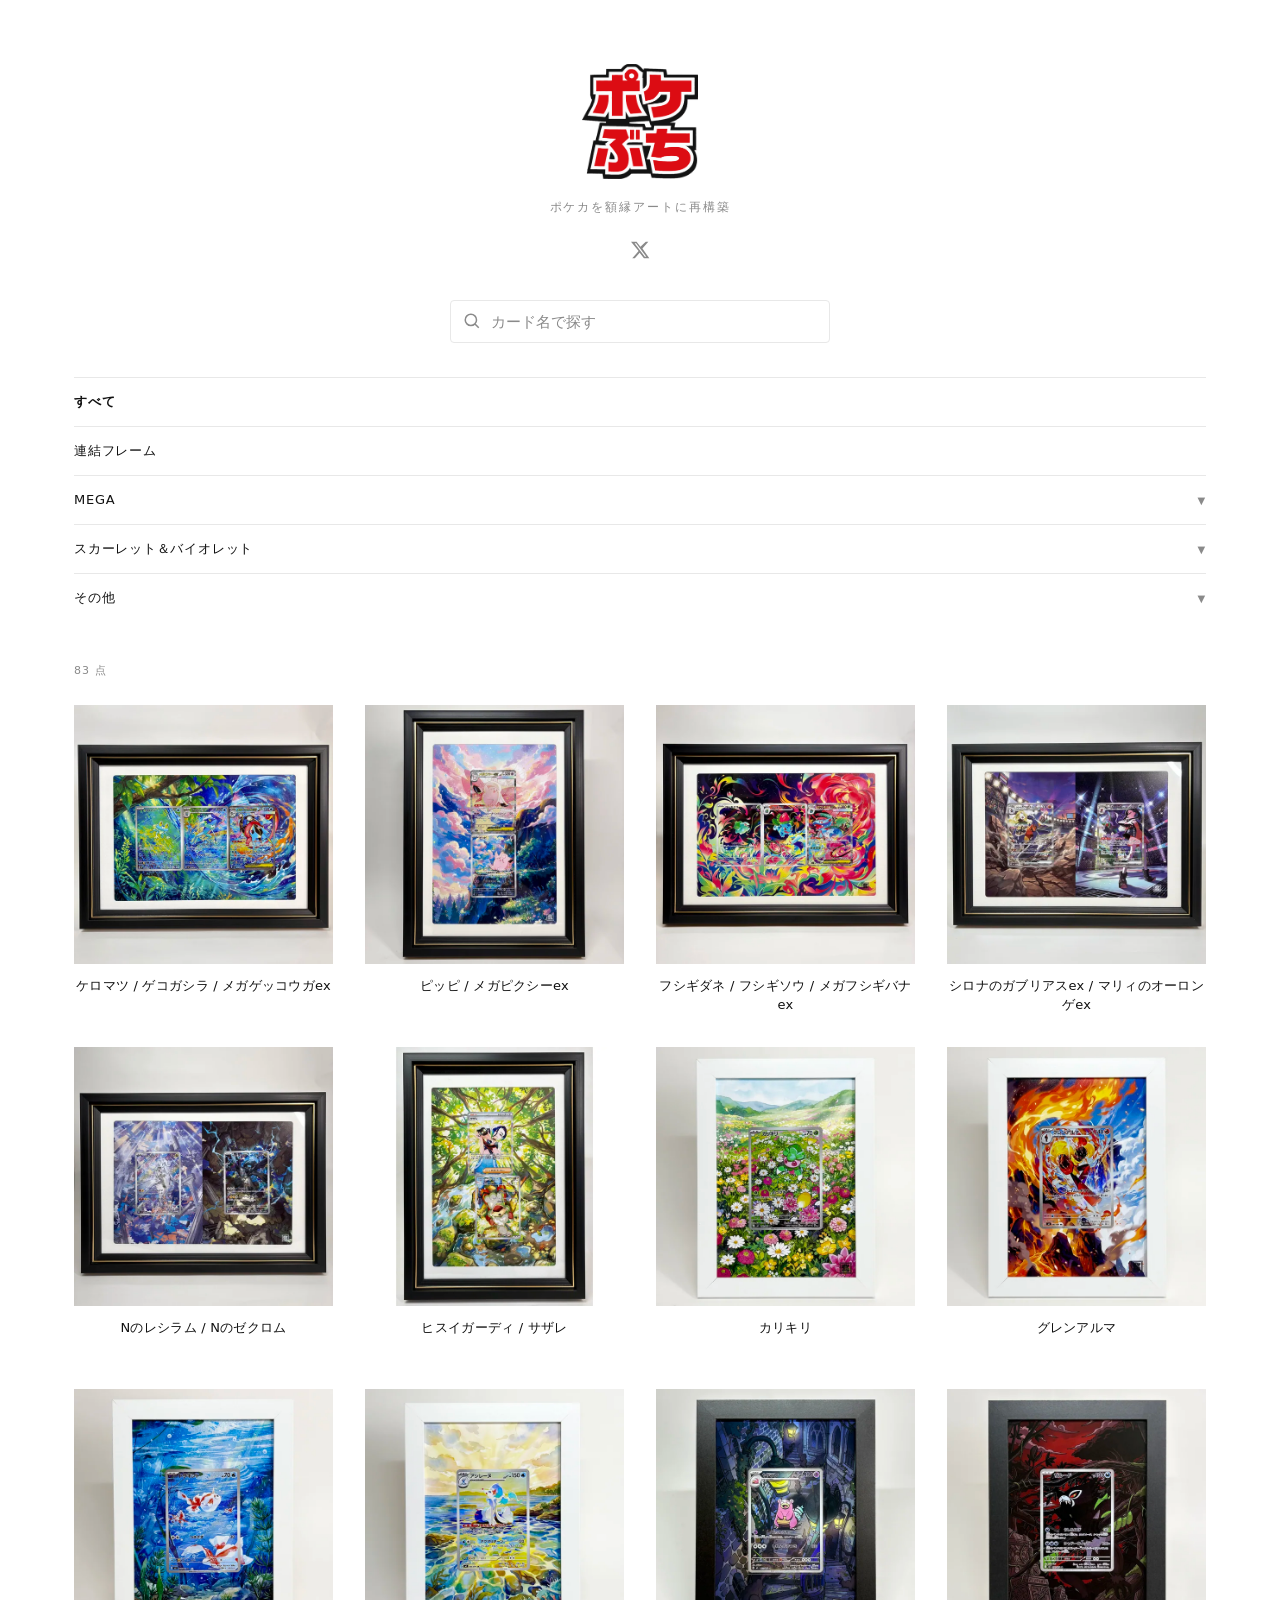
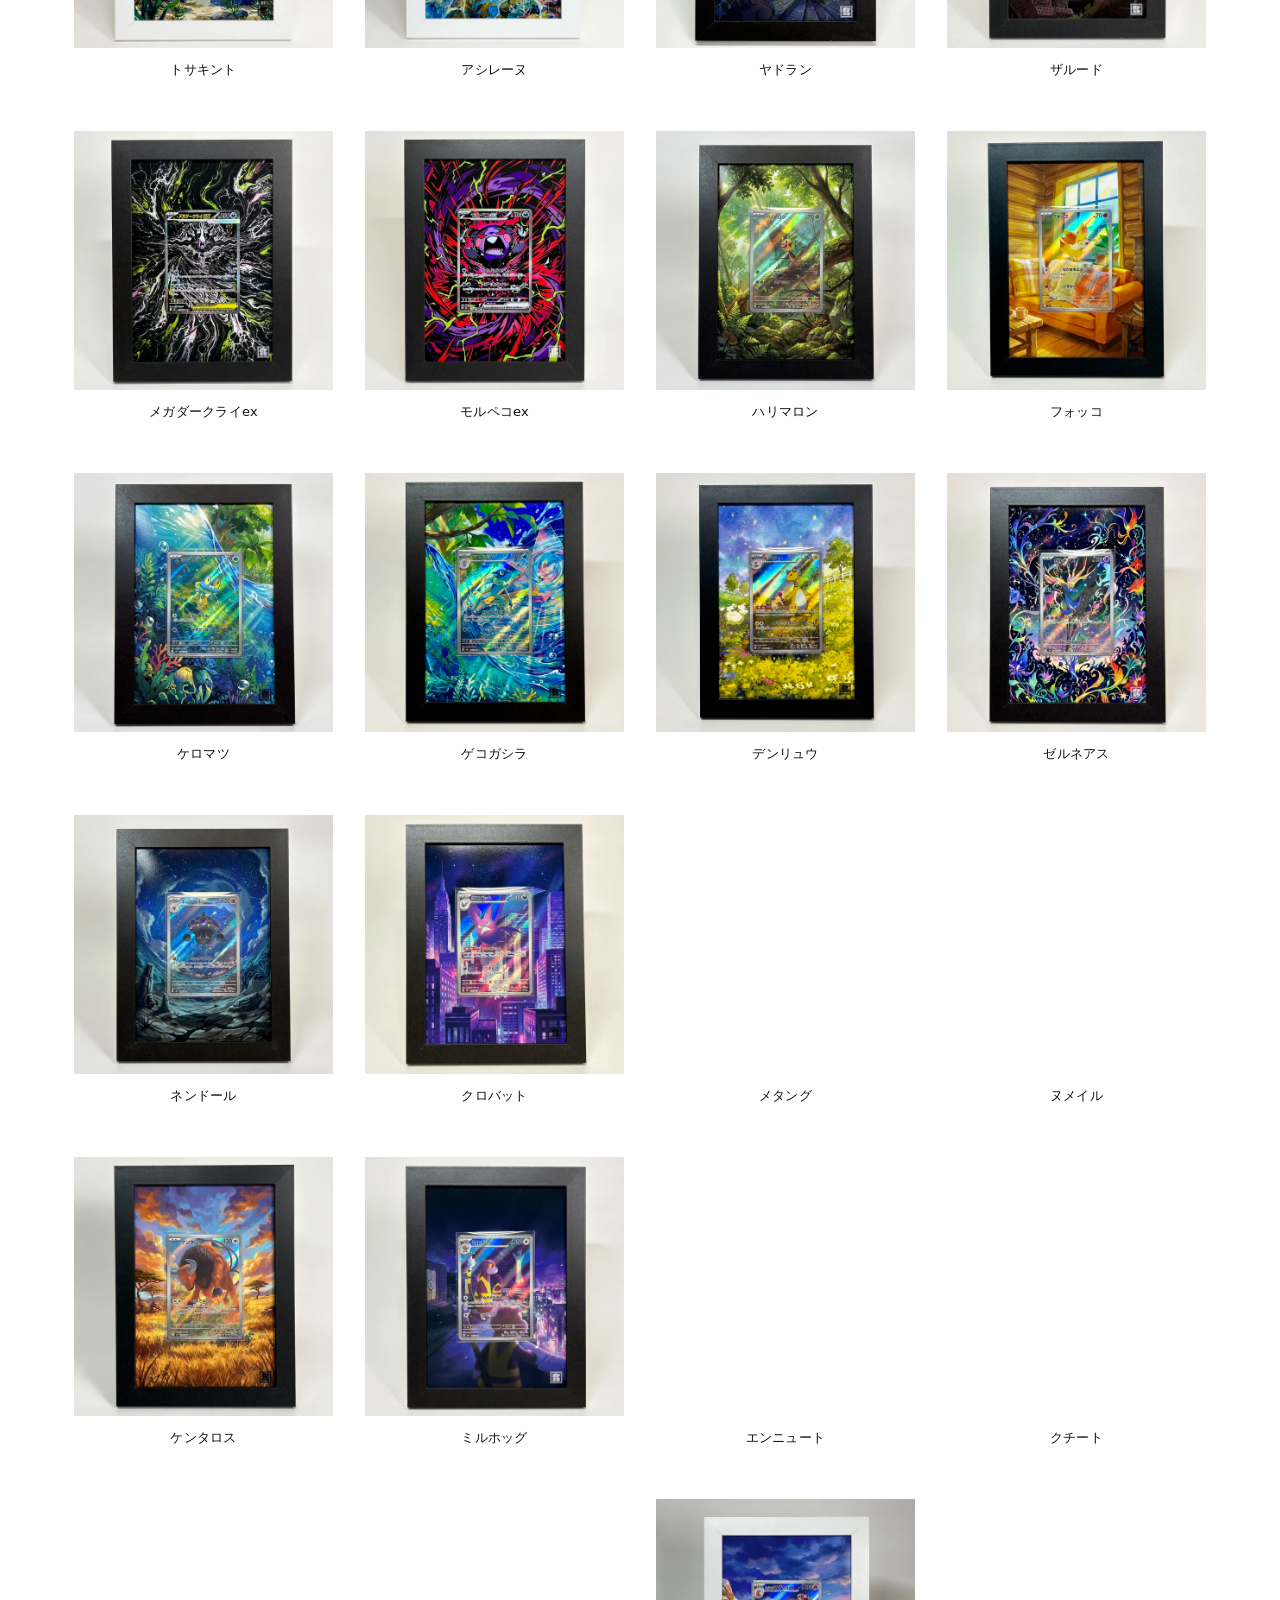
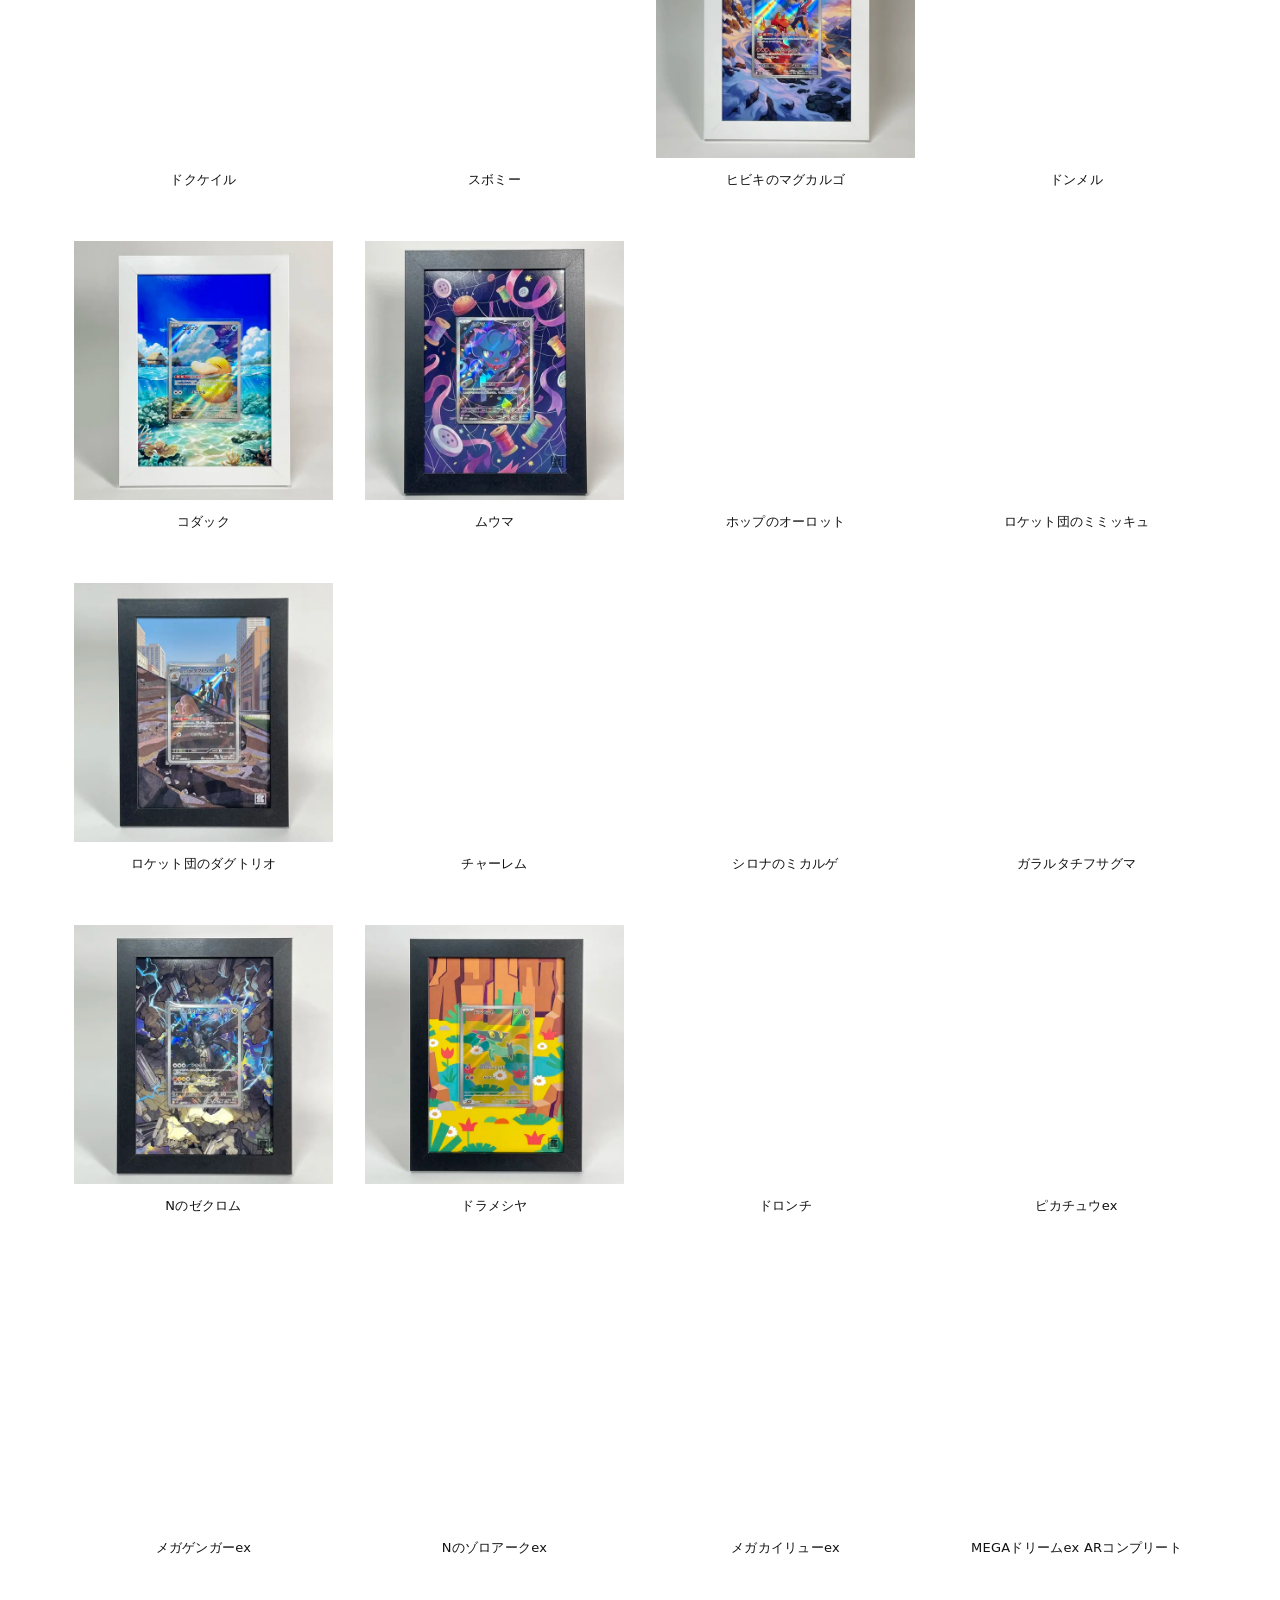
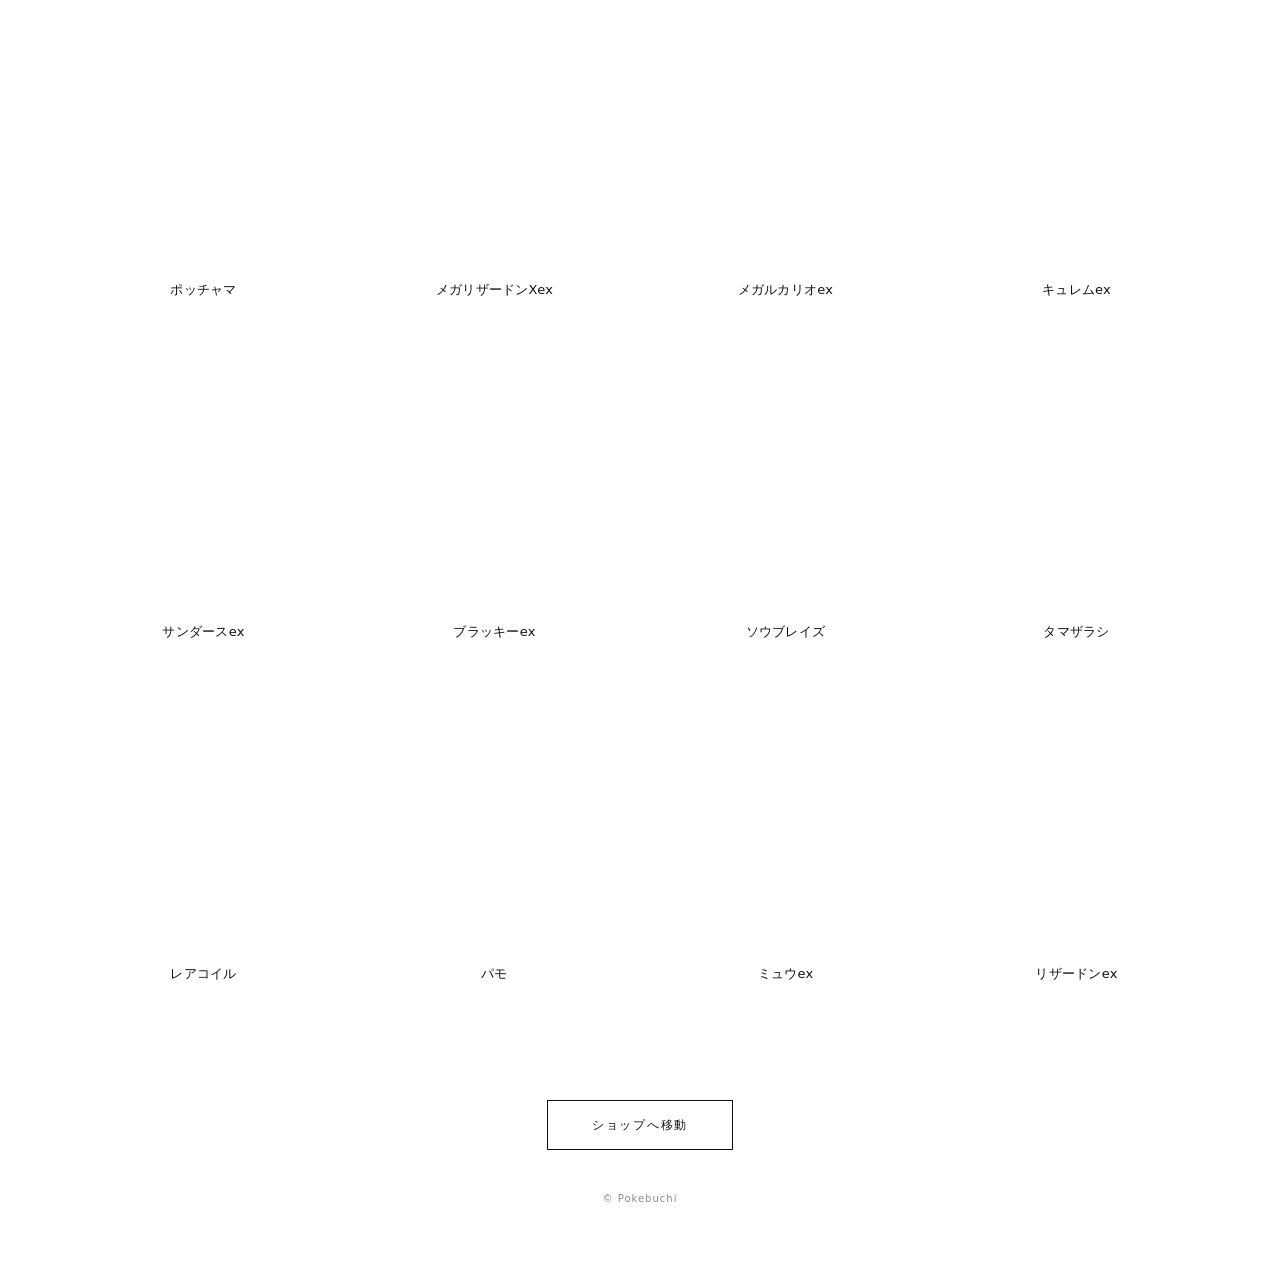
==== docs/index.html @ 596b6ca7 "ポケぶち 作品ギャラリー" ====
<!DOCTYPE html>
<html lang="ja">
<head>
<meta charset="UTF-8">
<meta name="viewport" content="width=device-width, initial-scale=1">
<title>Pokebuchi Gallery｜ポケぶち 作品ギャラリー</title>
<meta name="description" content="ポケカを額縁アートに再構築。ポケぶちのディスプレイフレーム作品ギャラリーです。">

<meta property="og:type" content="website">
<meta property="og:title" content="Pokebuchi Gallery｜ポケぶち 作品ギャラリー">
<meta property="og:description" content="ポケカを額縁アートに再構築。ポケぶちのディスプレイフレーム作品ギャラリーです。">
<meta property="og:image" content="ogp.jpg">
<meta name="twitter:card" content="summary_large_image">

<link rel="icon" href="favicon.ico" sizes="any">
<link rel="apple-touch-icon" href="apple-touch-icon.png">
<meta name="theme-color" content="#ffffff">

<link rel="stylesheet" href="assets/css/style.css?v=13">
</head>
<body>

<header class="site-header">
  <h1 class="logo">
    <img src="assets/img/logo.png"
         srcset="assets/img/logo.png 1x, assets/img/logo@2x.png 2x"
         width="560" height="557" alt="ポケぶち">
  </h1>
  <p class="tagline">ポケカを額縁アートに再構築</p>
  <nav class="social" aria-label="SNS">
    <a href="https://x.com/poke_buchi" target="_blank" rel="noopener" aria-label="X">
      <svg viewBox="0 0 24 24" width="20" height="20" aria-hidden="true"><path fill="currentColor" d="M18.9 2H22l-7.1 8.1L23.2 22h-6.5l-5.1-6.7L5.8 22H2.7l7.6-8.7L1.2 2h6.7l4.6 6.1L18.9 2Zm-1.1 18h1.7L7.3 3.8H5.5L17.8 20Z"/></svg>
    </a>
  </nav>
</header>

<div class="controls">
  <div class="search-wrap">
    <svg class="search-icon" viewBox="0 0 24 24" width="18" height="18" aria-hidden="true"><path fill="none" stroke="currentColor" stroke-width="2" d="M10.5 18a7.5 7.5 0 1 0 0-15 7.5 7.5 0 0 0 0 15Zm5.5-2 5 5"/></svg>
    <input type="search" id="search" placeholder="カード名で探す" autocomplete="off" aria-label="カード名で探す">
  </div>

  <div class="pack-filter">
    <button type="button" class="pack-all is-active" data-pack="">すべて</button>
    <div id="series-list"></div>
  </div>
</div>

<main>
  <p class="result-count" id="result-count"></p>
  <div class="grid" id="grid"></div>
  <div id="sentinel" aria-hidden="true"></div>
  <p class="empty" id="empty" hidden>該当する作品がありません。</p>
</main>

<footer class="site-footer">
  <a class="shop-link" href="https://pokebuchi.base.shop/" target="_blank" rel="noopener">ショップへ移動</a>
  <p class="copyright">© Pokebuchi</p>
</footer>

<div class="lightbox" id="lightbox" hidden>
  <button type="button" class="lb-close" id="lb-close" aria-label="閉じる">
    <svg viewBox="0 0 24 24" width="22" height="22" aria-hidden="true">
      <path fill="none" stroke="currentColor" stroke-width="1.8" stroke-linecap="round" d="M5 5l14 14M19 5L5 19"/>
    </svg>
  </button>

  <figure class="lb-figure">
    <img id="lb-img" alt="">
    <figcaption class="lb-caption">
      <div class="lb-row">
        <button type="button" class="lb-nav lb-prev" id="lb-prev" aria-label="前の作品">
          <svg viewBox="0 0 24 24" width="26" height="26" aria-hidden="true">
            <path fill="none" stroke="currentColor" stroke-width="2" stroke-linecap="round" stroke-linejoin="round" d="M15 4L7 12l8 8"/>
          </svg>
        </button>
        <div class="lb-text">
          <h2 id="lb-name"></h2>
          <p id="lb-pack"></p>
        </div>
        <button type="button" class="lb-nav lb-next" id="lb-next" aria-label="次の作品">
          <svg viewBox="0 0 24 24" width="26" height="26" aria-hidden="true">
            <path fill="none" stroke="currentColor" stroke-width="2" stroke-linecap="round" stroke-linejoin="round" d="M9 4l8 8-8 8"/>
          </svg>
        </button>
      </div>
      <a id="lb-url" class="lb-shop" href="#" target="_blank" rel="noopener">ショップへ移動</a>
      <p class="lb-hint" id="lb-hint"></p>
    </figcaption>
  </figure>
</div>

<script src="assets/js/app.js?v=13"></script>
</body>
</html>
---- docs/assets/css/style.css ----
/* ===========================================================
   Pokebuchi Gallery — 純白ミニマル
   =========================================================== */

:root {
  --bg: #ffffff;
  --text: #111111;
  --muted: #8a8a8a;
  --line: #e8e8e8;
  --line-strong: #111111;
  --sold: #b0b0b0;

  --gap: 20px;
  --pad: 24px;
  --maxw: 1180px;
}

* { box-sizing: border-box; }

html { -webkit-text-size-adjust: 100%; }

body {
  margin: 0;
  background: var(--bg);
  color: var(--text);
  font-family: "Hiragino Sans", "Hiragino Kaku Gothic ProN", "Noto Sans JP",
               "Yu Gothic UI", "Yu Gothic", Meiryo, system-ui, sans-serif;
  font-size: 15px;
  line-height: 1.7;
  -webkit-font-smoothing: antialiased;
}

img { max-width: 100%; display: block; }

button { font: inherit; color: inherit; background: none; border: 0; cursor: pointer; }

a { color: inherit; }

/* ---------- ヘッダー ---------- */

.site-header {
  max-width: var(--maxw);
  margin: 0 auto;
  padding: 64px var(--pad) 40px;
  text-align: center;
}

.logo {
  margin: 0;
  line-height: 0;
}

.logo img {
  width: 116px;      /* ← ロゴの大きさはこの数値で調整できます */
  height: auto;
  margin: 0 auto;
}

.tagline {
  margin: 18px 0 0;
  font-size: 12px;
  letter-spacing: 0.16em;
  color: var(--muted);
}

.social {
  margin-top: 22px;
  display: flex;
  justify-content: center;
  gap: 20px;
}

/* flex の gap に対応していない古い端末むけの保険 */
.social a + a { margin-left: 20px; }
@supports (gap: 1px) { .social a + a { margin-left: 0; } }

.social a {
  color: var(--muted);
  transition: color 0.2s;
  display: inline-flex;
}

.social a:hover { color: var(--text); }

/* ---------- 検索・絞り込み ---------- */

.controls {
  max-width: var(--maxw);
  margin: 0 auto;
  padding: 0 var(--pad);
}

.search-wrap {
  position: relative;
  max-width: 380px;
  margin: 0 auto 34px;
}

.search-icon {
  position: absolute;
  left: 13px;
  top: 50%;
  transform: translateY(-50%);
  color: var(--muted);
  pointer-events: none;
}

#search {
  width: 100%;
  padding: 12px 14px 12px 40px;
  border: 1px solid var(--line);
  border-radius: 4px;
  background: none;
  font-size: 15px;
  outline: none;
  -webkit-appearance: none;
}

#search:focus { border-color: var(--line-strong); }

#search::placeholder { color: var(--muted); }

/* 「すべて」「連結フレーム」「MEGA」などの行は、すべて同じ見た目にそろえる */
.pack-all,
.series-toggle {
  display: flex;
  align-items: center;
  justify-content: space-between;
  width: 100%;
  padding: 13px 0;
  font-size: 13px;
  letter-spacing: 0.06em;
  color: var(--text);
  text-align: left;
}

.pack-all {
  border-top: 1px solid var(--line);
}

/* 選んでいる行・選んでいるカテゴリは太字にして、いま見ている場所を示す */
.pack-all.is-active,
.series.is-open > .series-toggle { font-weight: 600; }


.series {
  border-top: 1px solid var(--line);
}

.series-toggle .chev {
  color: var(--muted);
  font-size: 10px;
  transition: transform 0.2s;
}

.series.is-open .series-toggle .chev { transform: rotate(180deg); }


.series-packs {
  display: none;
  flex-wrap: wrap;
  gap: 8px;
  padding: 0 0 16px;
}

.series.is-open .series-packs { display: flex; }

.pack-btn {
  padding: 6px 14px;
  border: 1px solid var(--line);
  border-radius: 999px;
  font-size: 12px;
  color: var(--muted);
  transition: border-color 0.15s, color 0.15s;
  white-space: nowrap;
}

.pack-btn:hover { border-color: var(--muted); color: var(--text); }

.pack-btn.is-active {
  border-color: var(--line-strong);
  color: var(--text);
  font-weight: 600;
}

/* ---------- 一覧 ---------- */

main {
  max-width: var(--maxw);
  margin: 0 auto;
  padding: 40px var(--pad) 0;
}

.result-count {
  margin: 0 0 24px;
  font-size: 11px;
  letter-spacing: 0.1em;
  color: var(--muted);
}

.grid {
  display: grid;
  grid-template-columns: repeat(3, 1fr);
  gap: 10px;
}

@media (min-width: 600px) {
  .grid { gap: 24px; }
}

@media (min-width: 900px) {
  .grid { grid-template-columns: repeat(4, 1fr); gap: 32px; }
}

.card {
  display: block;
  width: 100%;
  text-align: left;
  padding: 0;
}

/* すべての作品を同じ大きさの正方形にそろえる。
   横長の写真は切り取らず、左右に余白を作って収める。
   高さは padding で作っているので、古い端末でも同じように並ぶ。 */
.card-thumb {
  position: relative;
  overflow: hidden;
  background: #ffffff;
}

.card-thumb::before {
  content: "";
  display: block;
  padding-top: 100%;
}

.card-thumb img {
  position: absolute;
  top: 0;
  left: 0;
  width: 100%;
  height: 100%;
  object-fit: contain;
  transition: transform 0.5s cubic-bezier(0.2, 0.8, 0.2, 1);
}

.card:hover .card-thumb img { transform: scale(1.03); }

.card.is-sold .card-thumb img { opacity: 0.55; }

.badge-sold {
  position: absolute;
  left: 8px;
  top: 8px;
  padding: 3px 8px;
  background: rgba(255, 255, 255, 0.92);
  color: var(--sold);
  font-size: 10px;
  letter-spacing: 0.1em;
}

/* 作品名は写真の中央に合わせる。
   2行になる名前があってもガタつかないよう、あらかじめ2行分の高さを確保する。 */
.card-name {
  margin: 12px 0 0;
  font-size: 13px;
  line-height: 1.5;
  letter-spacing: 0.02em;
  text-align: center;
  min-height: 3em;
}

/* スマホは3列で幅が狭いので、余白と文字を詰める */
@media (max-width: 599px) {
  :root { --pad: 14px; }
  .card-name { margin-top: 7px; font-size: 11px; line-height: 1.4; min-height: 2.8em; }
  .badge-sold { left: 4px; top: 4px; padding: 2px 5px; font-size: 9px; }
  .site-header { padding: 40px var(--pad) 28px; }
  .logo img { width: 92px; }
  main { padding-top: 28px; }
}

/* ---------- 状態表示 ---------- */

.empty {
  padding: 80px 0;
  text-align: center;
  font-size: 13px;
  color: var(--muted);
}

#sentinel { height: 1px; }

/* ---------- フッター ---------- */

.site-footer {
  max-width: var(--maxw);
  margin: 0 auto;
  padding: 96px var(--pad) 72px;
  text-align: center;
}

.shop-link {
  display: inline-block;
  padding: 14px 44px;
  border: 1px solid var(--line-strong);
  font-size: 12px;
  letter-spacing: 0.14em;
  text-decoration: none;
  transition: background 0.2s, color 0.2s;
}

.shop-link:hover { background: var(--text); color: #fff; }

.copyright {
  margin: 40px 0 0;
  font-size: 10px;
  letter-spacing: 0.1em;
  color: var(--muted);
}

/* ---------- ライトボックス ---------- */

.lightbox {
  position: fixed;
  top: 0;
  right: 0;
  bottom: 0;
  left: 0;
  z-index: 100;
  background: #ffffff;
  display: flex;
  align-items: center;
  justify-content: center;
  padding: 56px 16px;
}

.lightbox[hidden] { display: none; }

.lb-figure {
  margin: 0;
  max-width: 720px;
  width: 100%;
  display: flex;
  flex-direction: column;
  align-items: center;
  gap: 24px;
}

#lb-img {
  max-height: 62vh;
  width: auto;
  object-fit: contain;
}

.lb-caption { text-align: center; width: 100%; }

/* 作品名の行。スマホではこの左右に矢印が入る */
.lb-row {
  display: flex;
  align-items: center;
  justify-content: center;
  gap: 14px;
}

.lb-text { flex: 1 1 auto; min-width: 0; }

.lb-text h2 {
  margin: 0;
  font-size: 17px;
  font-weight: 400;
  letter-spacing: 0.06em;
}

.lb-text p {
  margin: 6px 0 0;
  font-size: 11px;
  letter-spacing: 0.1em;
  color: var(--muted);
}

.lb-shop {
  display: inline-block;
  margin-top: 22px;
  padding: 12px 36px;
  border: 1px solid var(--line-strong);
  font-size: 12px;
  letter-spacing: 0.14em;
  text-decoration: none;
  transition: background 0.2s, color 0.2s;
}

.lb-shop:hover { background: var(--text); color: #fff; }

.lb-shop.is-sold {
  border-color: var(--line);
  color: var(--sold);
  pointer-events: none;
}

.lb-hint {
  margin: 22px 0 0;
  font-size: 10px;
  letter-spacing: 0.08em;
  color: #b8b8b8;
}

.lb-close {
  position: absolute;
  top: 14px;
  right: 16px;
  display: flex;
  align-items: center;
  justify-content: center;
  width: 44px;
  height: 44px;
  color: var(--muted);
  transition: color 0.15s;
}

.lb-close:hover { color: var(--text); }

/* 前後に移動するボタン。指でも押しやすい大きさにする */
.lb-nav {
  position: absolute;
  top: 50%;
  transform: translateY(-50%);
  display: flex;
  align-items: center;
  justify-content: center;
  width: 56px;
  height: 56px;
  border: 1px solid var(--line);
  border-radius: 50%;
  background: rgba(255, 255, 255, 0.94);
  color: #444;
  transition: color 0.15s, border-color 0.15s, background 0.15s;
}

.lb-nav:hover {
  color: #000;
  border-color: #999;
}

.lb-nav.is-off {
  opacity: 0.25;
  pointer-events: none;
}

.lb-prev { left: 20px; }
.lb-next { right: 20px; }

/* スマホでは、矢印を画像の横ではなく作品名の左右に置く */
@media (max-width: 599px) {
  #lb-img { max-height: 56vh; }
  .lightbox { padding: 52px 12px; }

  .lb-nav {
    position: static;
    transform: none;
    flex: 0 0 auto;
    width: 46px;
    height: 46px;
  }

  .lb-nav svg { width: 22px; height: 22px; }
  .lb-row { gap: 10px; }
  .lb-hint { margin-top: 16px; }
  .lb-shop { margin-top: 18px; }
}

body.lb-open { overflow: hidden; }
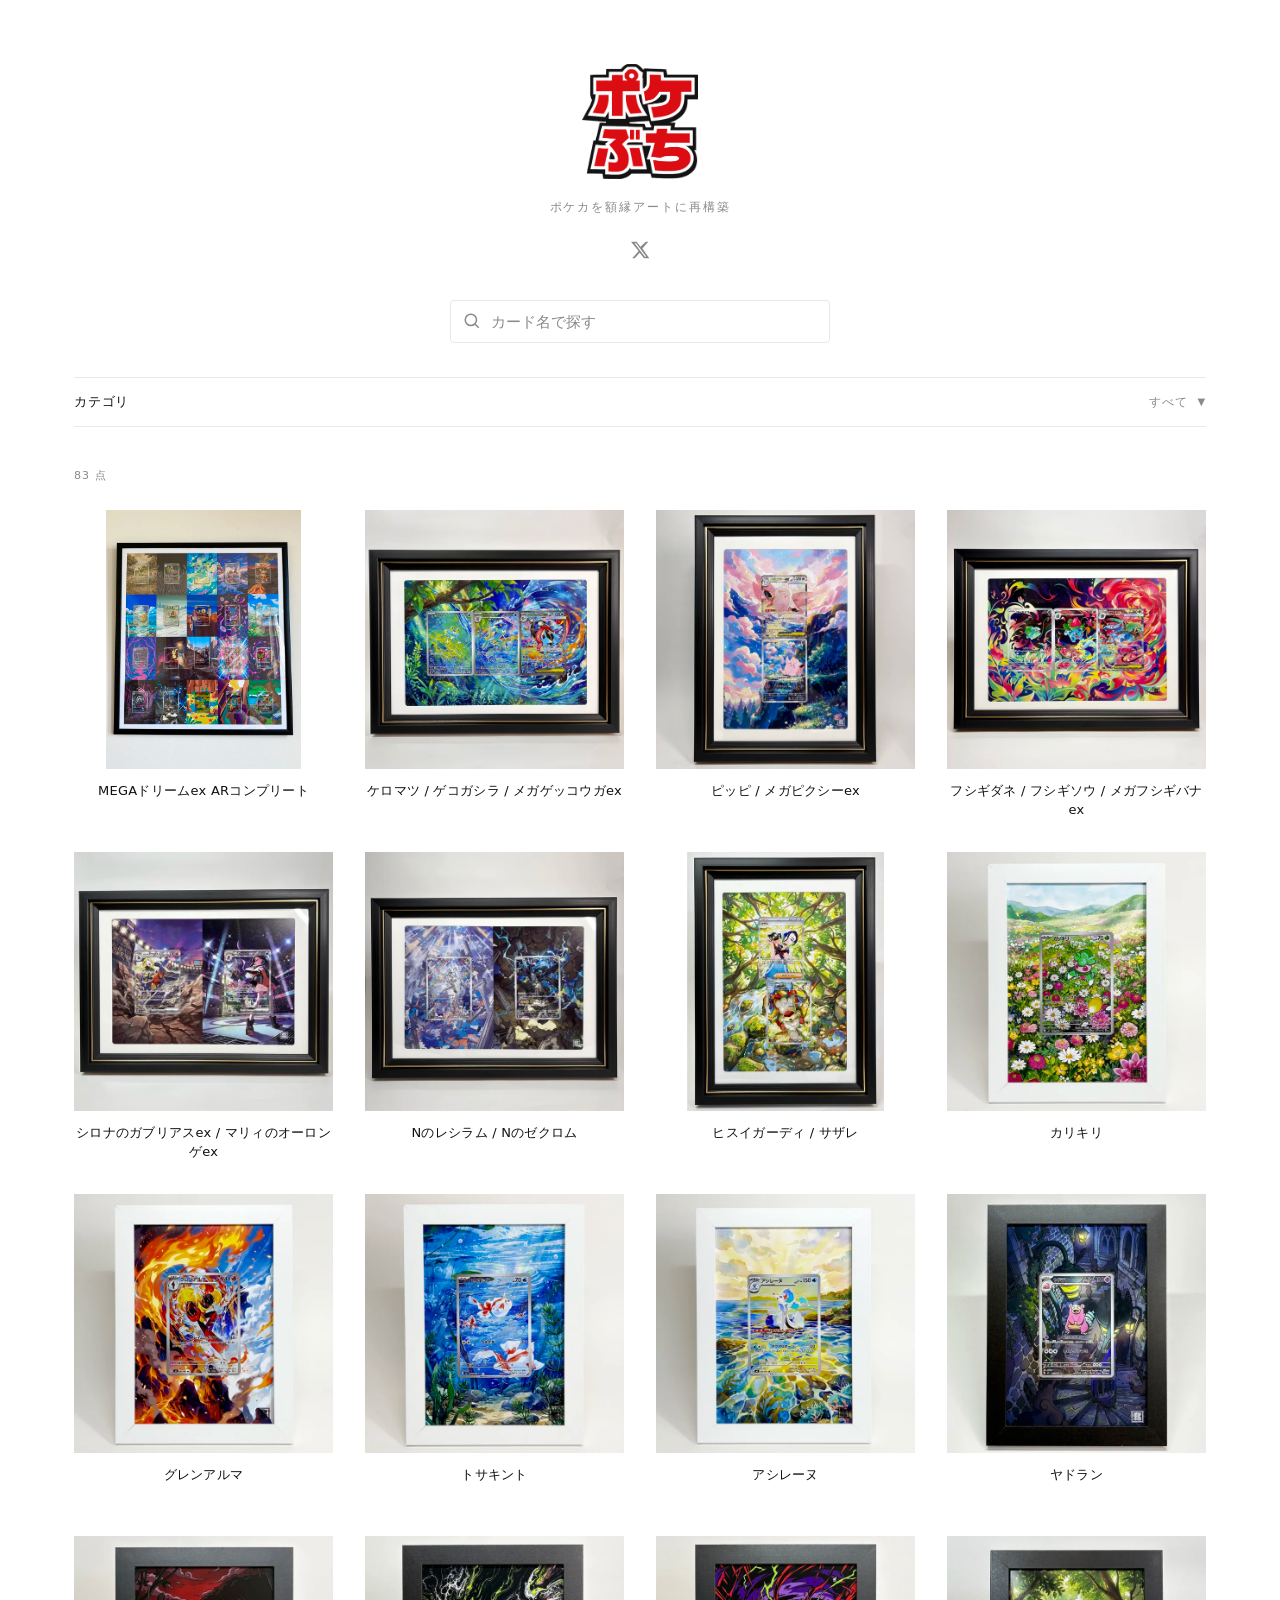
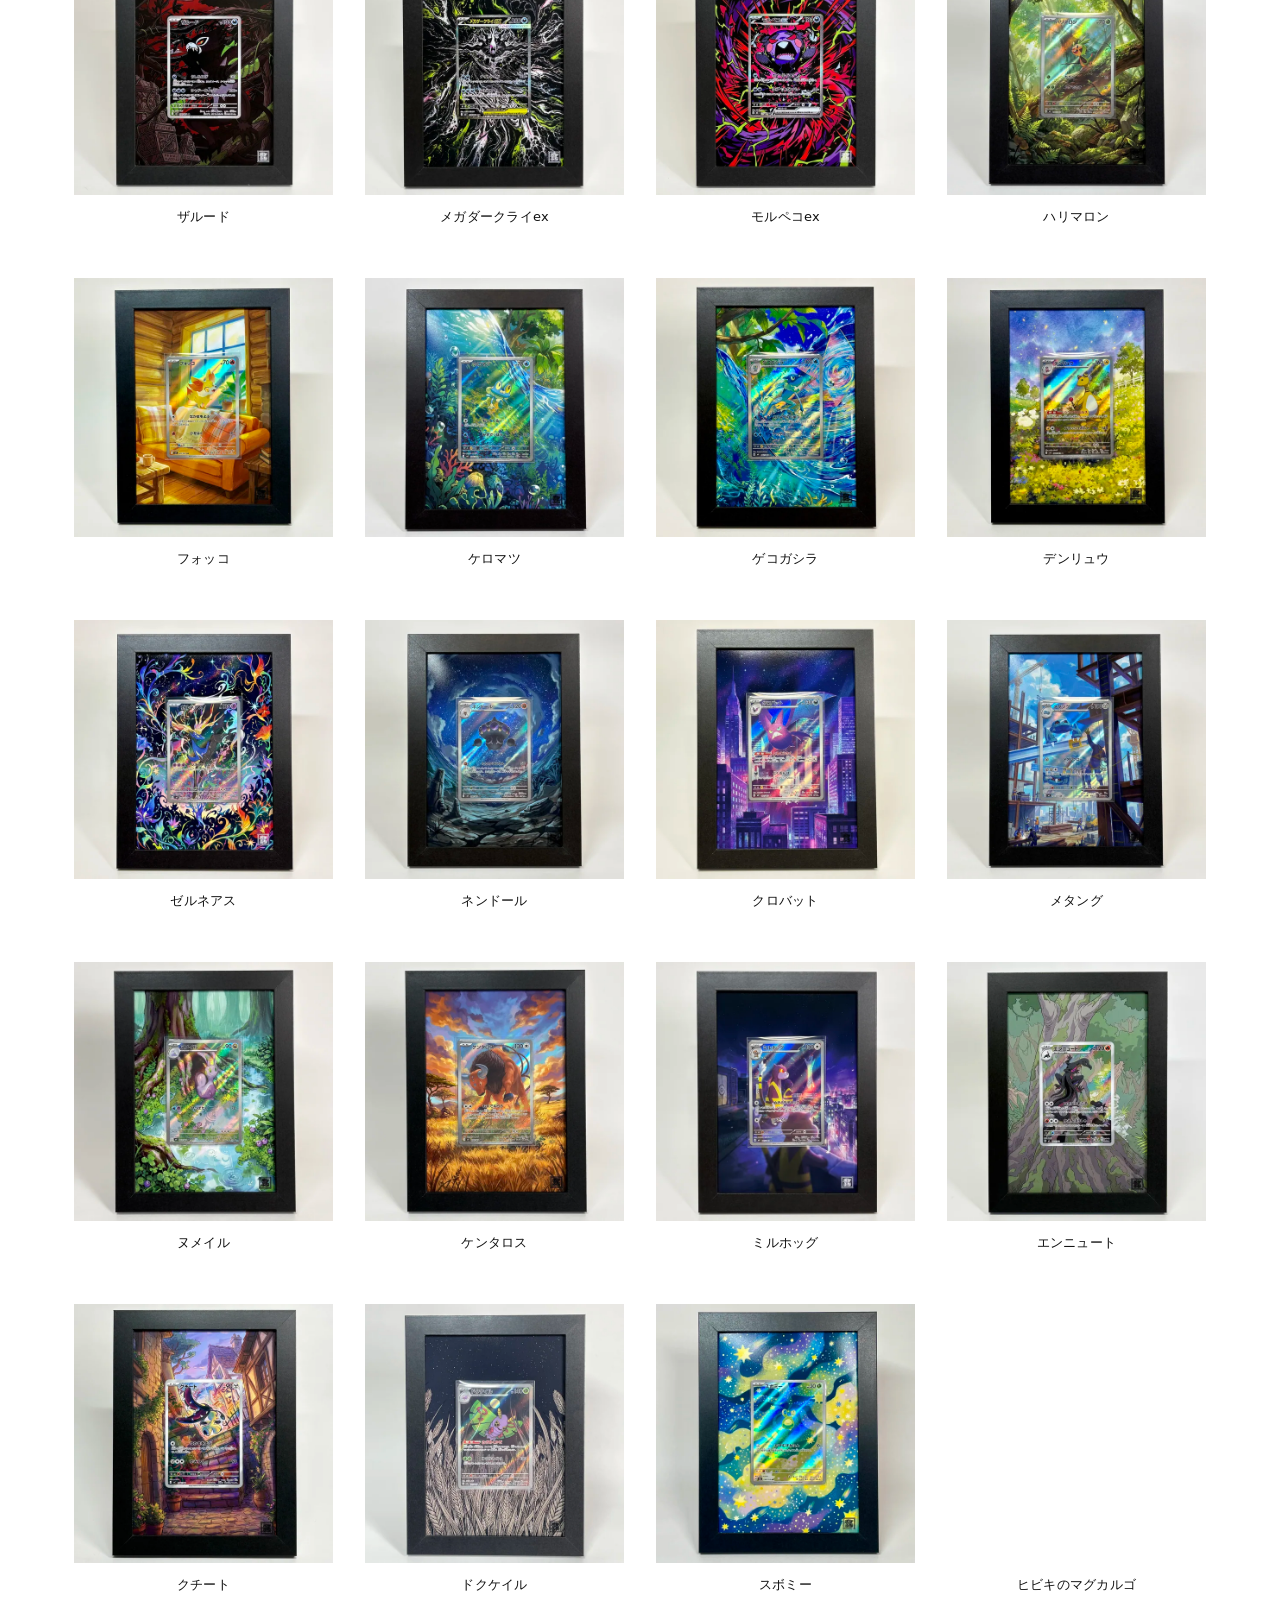
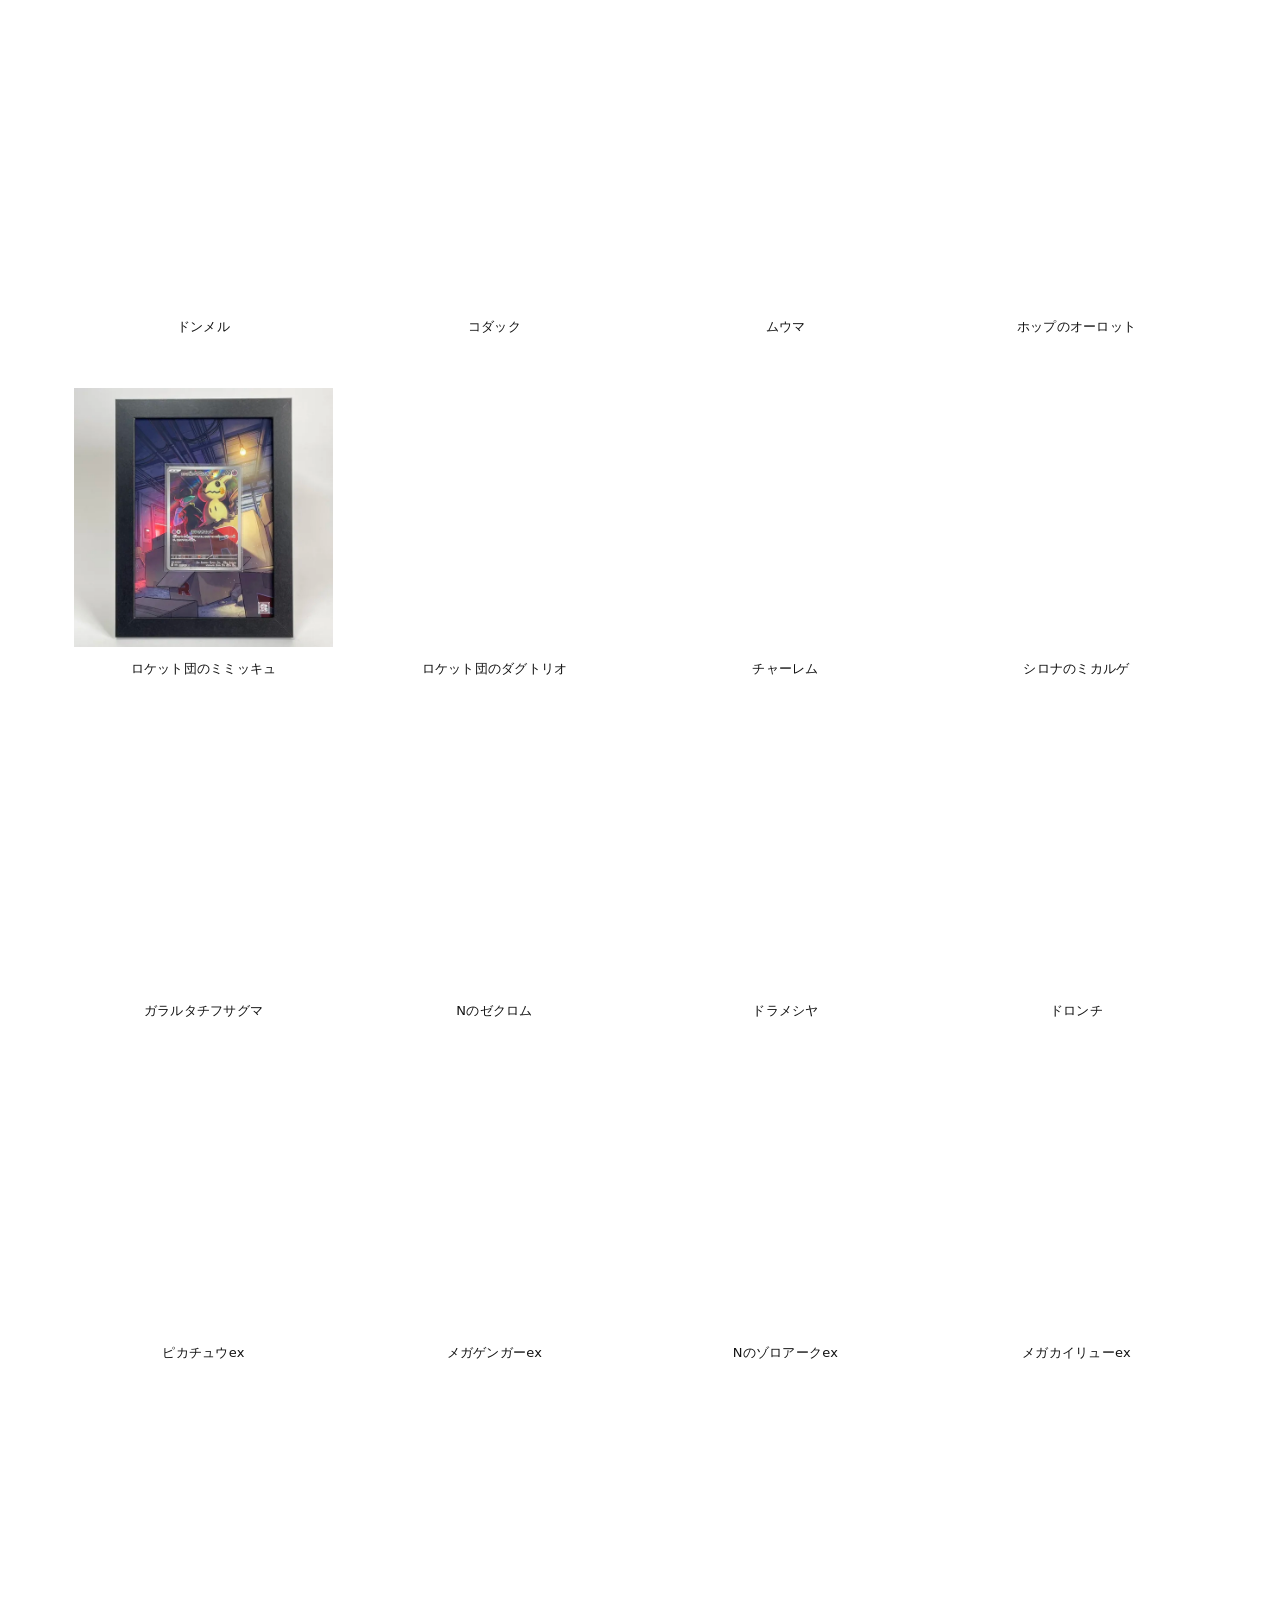
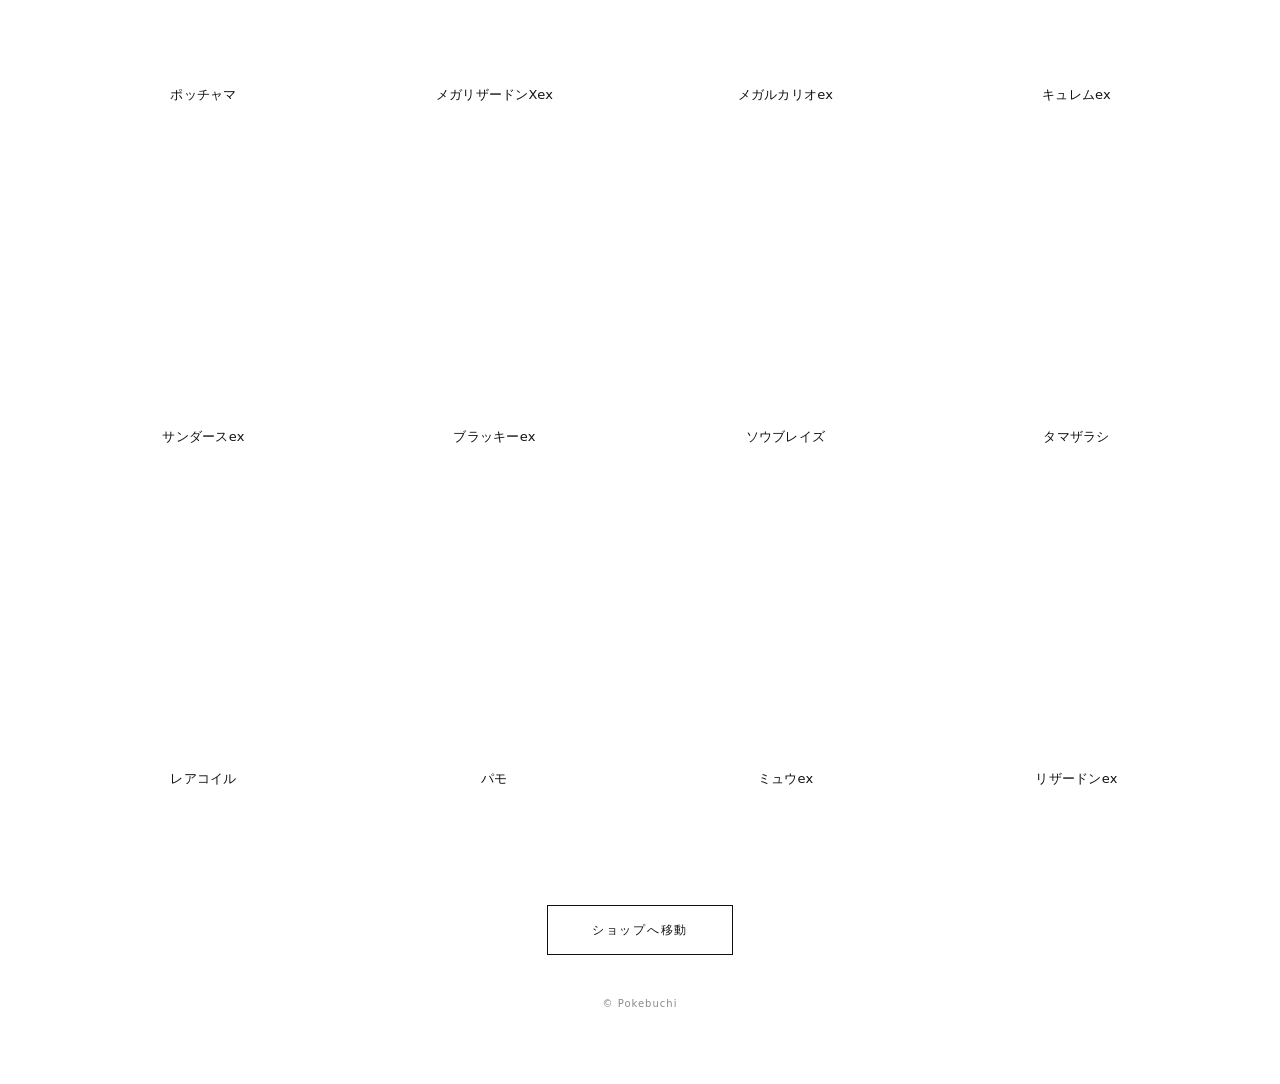
==== commit 7dbd0cbf: "カテゴリを1行に畳んで、押すと開くようにした" ====
--- a/docs/index.html
+++ b/docs/index.html
@@ -16,7 +16,7 @@
 <link rel="apple-touch-icon" href="apple-touch-icon.png">
 <meta name="theme-color" content="#ffffff">
 
-<link rel="stylesheet" href="assets/css/style.css?v=13">
+<link rel="stylesheet" href="assets/css/style.css?v=14">
 </head>
 <body>
 
@@ -40,9 +40,18 @@
     <input type="search" id="search" placeholder="カード名で探す" autocomplete="off" aria-label="カード名で探す">
   </div>
 
-  <div class="pack-filter">
-    <button type="button" class="pack-all is-active" data-pack="">すべて</button>
-    <div id="series-list"></div>
+  <div class="pack-filter" id="pack-filter">
+    <button type="button" class="cat-toggle" id="cat-toggle"
+            aria-expanded="false" aria-controls="cat-panel">
+      <span>カテゴリ</span>
+      <span class="cat-current" id="cat-current"></span>
+      <span class="chev">&#9660;</span>
+    </button>
+
+    <div class="cat-panel" id="cat-panel">
+      <button type="button" class="pack-all is-active" data-pack="">すべて</button>
+      <div id="series-list"></div>
+    </div>
   </div>
 </div>
 
@@ -90,6 +99,6 @@
   </figure>
 </div>
 
-<script src="assets/js/app.js?v=13"></script>
+<script src="assets/js/app.js?v=14"></script>
 </body>
 </html>
--- a/docs/assets/css/style.css
+++ b/docs/assets/css/style.css
@@ -120,22 +120,66 @@
 
 #search::placeholder { color: var(--muted); }
 
-/* 「すべて」「連結フレーム」「MEGA」などの行は、すべて同じ見た目にそろえる */
-.pack-all,
-.series-toggle {
-  display: flex;
-  align-items: center;
-  justify-content: space-between;
+/* 「カテゴリ」の行。ふだんは閉じていて、押すと中身がひらく */
+.cat-toggle {
+  display: flex;
+  align-items: center;
+  gap: 10px;
   width: 100%;
   padding: 13px 0;
+  border-top: 1px solid var(--line);
+  border-bottom: 1px solid var(--line);
   font-size: 13px;
   letter-spacing: 0.06em;
   color: var(--text);
   text-align: left;
 }
 
+.cat-current {
+  margin-left: auto;
+  font-size: 12px;
+  color: var(--muted);
+  overflow: hidden;
+  text-overflow: ellipsis;
+  white-space: nowrap;
+}
+
+.cat-toggle .chev {
+  flex: 0 0 auto;
+  color: var(--muted);
+  font-size: 10px;
+  transition: transform 0.2s;
+}
+
+.pack-filter.is-open .cat-toggle {
+  border-bottom-color: transparent;
+}
+
+.pack-filter.is-open .cat-toggle .chev { transform: rotate(180deg); }
+
+.cat-panel { display: none; }
+.pack-filter.is-open .cat-panel { display: block; }
+
+/* 「すべて」「連結フレーム」「MEGA」などの行は、すべて同じ見た目にそろえる */
+.pack-all,
+.series-toggle {
+  display: flex;
+  align-items: center;
+  justify-content: space-between;
+  width: 100%;
+  padding: 13px 0 13px 14px;
+  font-size: 13px;
+  letter-spacing: 0.06em;
+  color: var(--text);
+  text-align: left;
+}
+
 .pack-all {
   border-top: 1px solid var(--line);
+}
+
+.cat-panel > #series-list > .series:last-child {
+  border-bottom: 1px solid var(--line);
 }
 
 /* 選んでいる行・選んでいるカテゴリは太字にして、いま見ている場所を示す */
@@ -160,7 +204,7 @@
   display: none;
   flex-wrap: wrap;
   gap: 8px;
-  padding: 0 0 16px;
+  padding: 0 0 16px 14px;
 }
 
 .series.is-open .series-packs { display: flex; }
@@ -278,6 +322,7 @@
   .site-header { padding: 40px var(--pad) 28px; }
   .logo img { width: 92px; }
   main { padding-top: 28px; }
+  .cat-current { max-width: 46vw; }
 }
 
 /* ---------- 状態表示 ---------- */
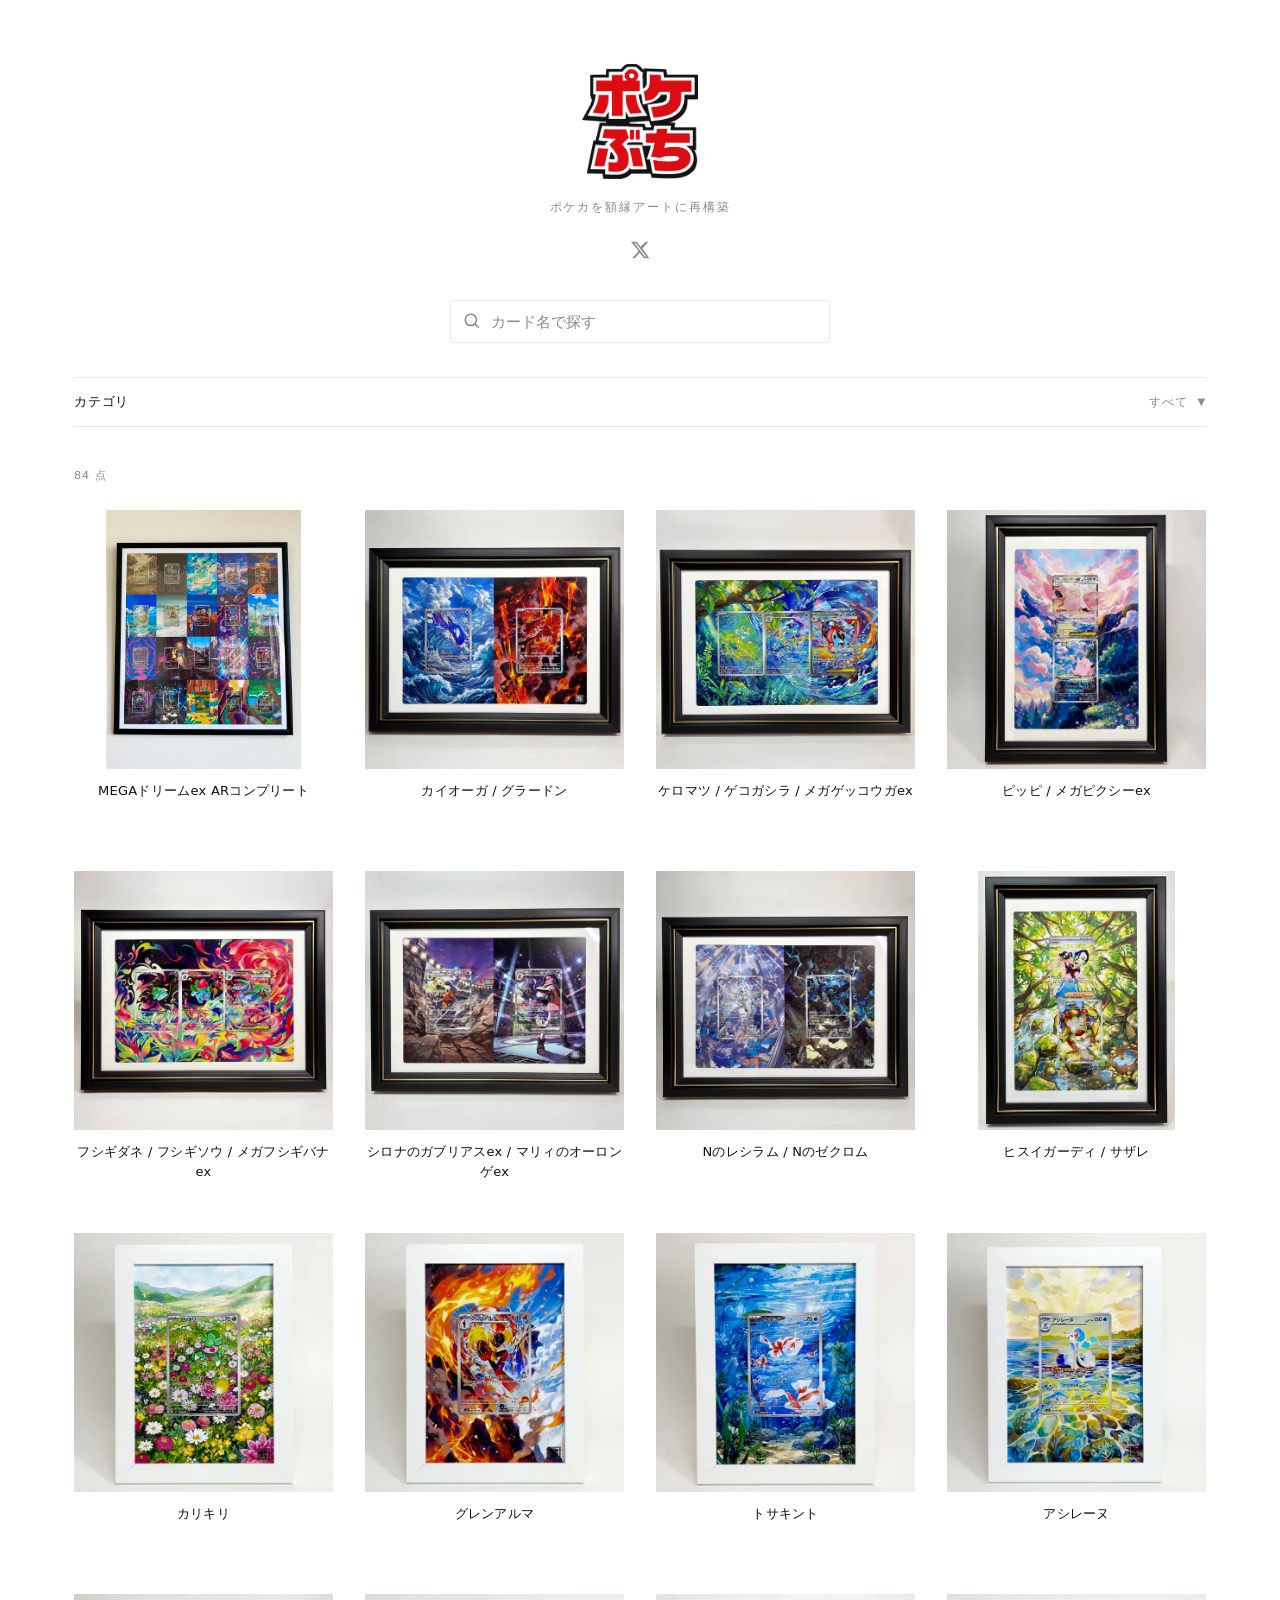
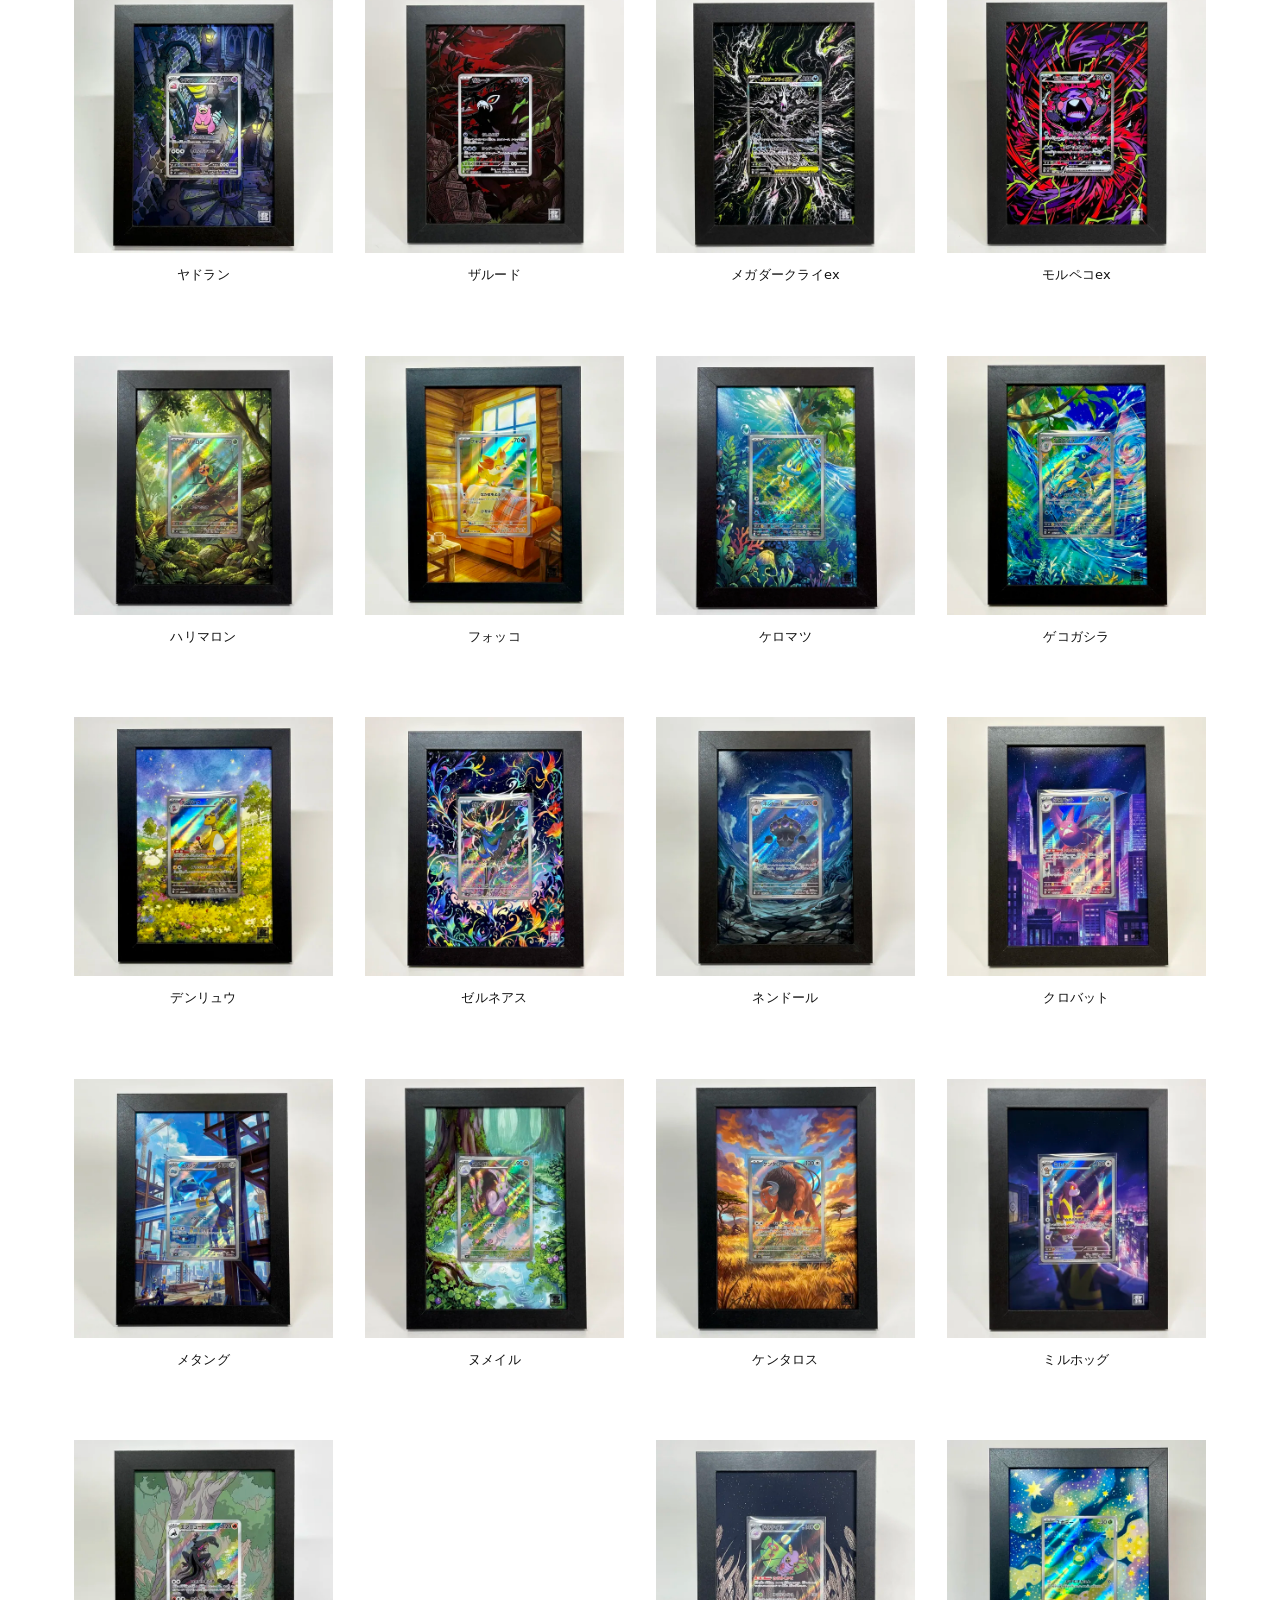
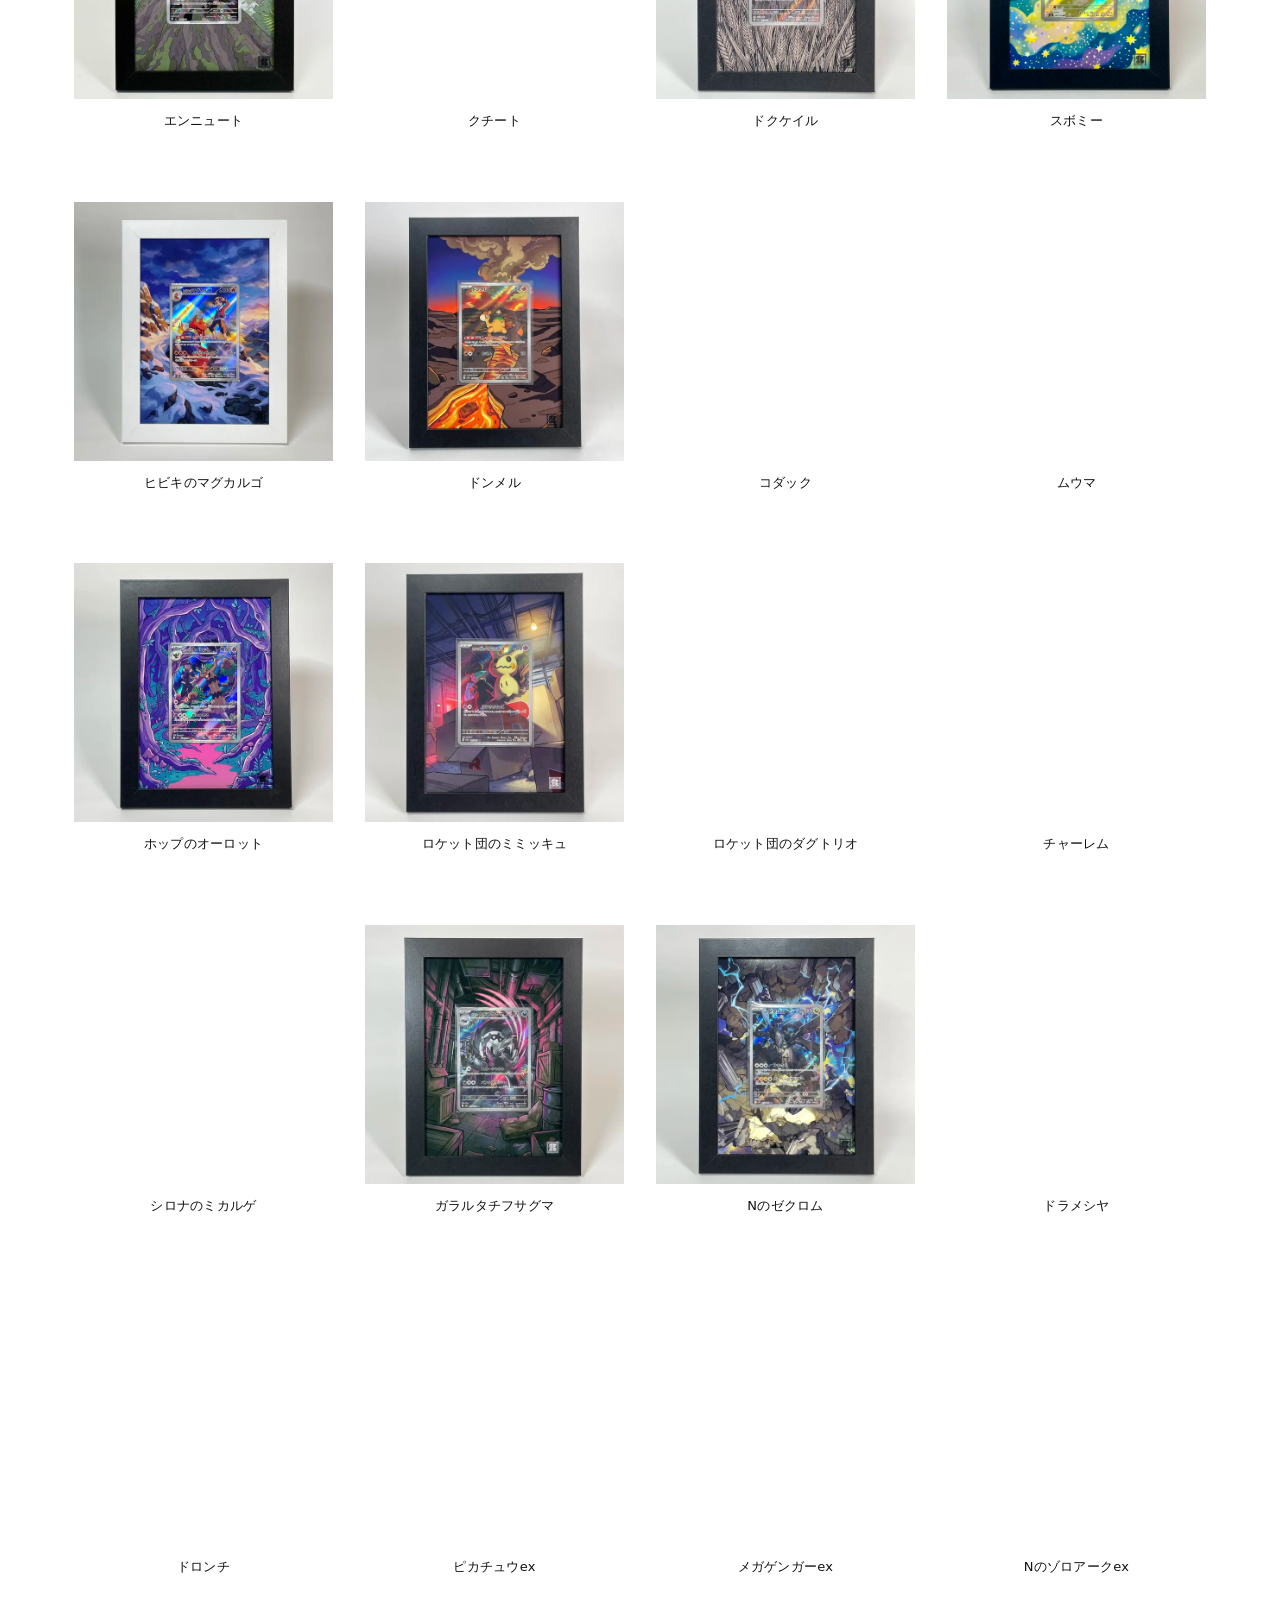
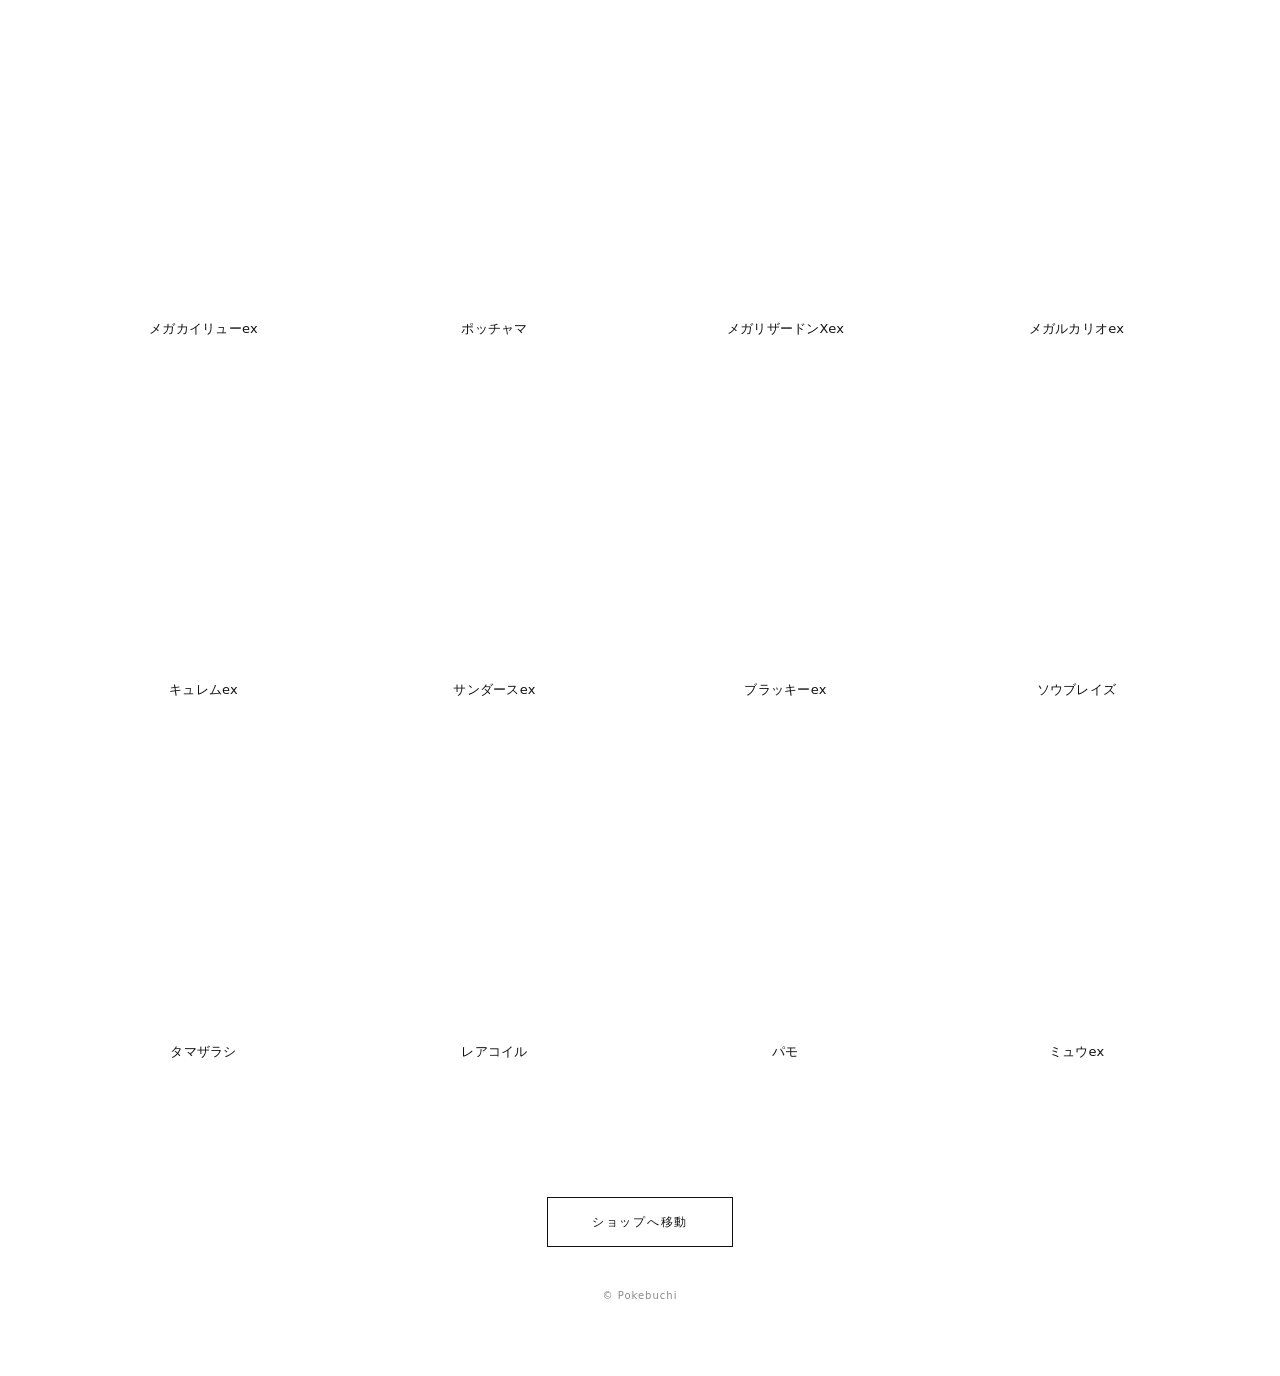
==== commit d1248748: "作品名の欄に3行分の高さを確保して、写真の位置をそろえた" ====
--- a/docs/index.html
+++ b/docs/index.html
@@ -16,7 +16,7 @@
 <link rel="apple-touch-icon" href="apple-touch-icon.png">
 <meta name="theme-color" content="#ffffff">
 
-<link rel="stylesheet" href="assets/css/style.css?v=14">
+<link rel="stylesheet" href="assets/css/style.css?v=15">
 </head>
 <body>
 
@@ -99,6 +99,6 @@
   </figure>
 </div>
 
-<script src="assets/js/app.js?v=14"></script>
+<script src="assets/js/app.js?v=15"></script>
 </body>
 </html>
--- a/docs/assets/css/style.css
+++ b/docs/assets/css/style.css
@@ -304,20 +304,25 @@
 }
 
 /* 作品名は写真の中央に合わせる。
-   2行になる名前があってもガタつかないよう、あらかじめ2行分の高さを確保する。 */
+   連結フレームのような長い名前は3行になるので、あらかじめ3行分の高さを
+   確保しておく。こうしないと、行ごとに高さが変わって写真の位置がずれる。 */
 .card-name {
   margin: 12px 0 0;
   font-size: 13px;
   line-height: 1.5;
   letter-spacing: 0.02em;
   text-align: center;
-  min-height: 3em;
+  min-height: 4.5em;              /* 3行ぶん */
+  display: -webkit-box;
+  -webkit-line-clamp: 3;          /* 万一4行になっても崩さない */
+  -webkit-box-orient: vertical;
+  overflow: hidden;
 }
 
 /* スマホは3列で幅が狭いので、余白と文字を詰める */
 @media (max-width: 599px) {
   :root { --pad: 14px; }
-  .card-name { margin-top: 7px; font-size: 11px; line-height: 1.4; min-height: 2.8em; }
+  .card-name { margin-top: 7px; font-size: 11px; line-height: 1.4; min-height: 4.2em; }
   .badge-sold { left: 4px; top: 4px; padding: 2px 5px; font-size: 9px; }
   .site-header { padding: 40px var(--pad) 28px; }
   .logo img { width: 92px; }
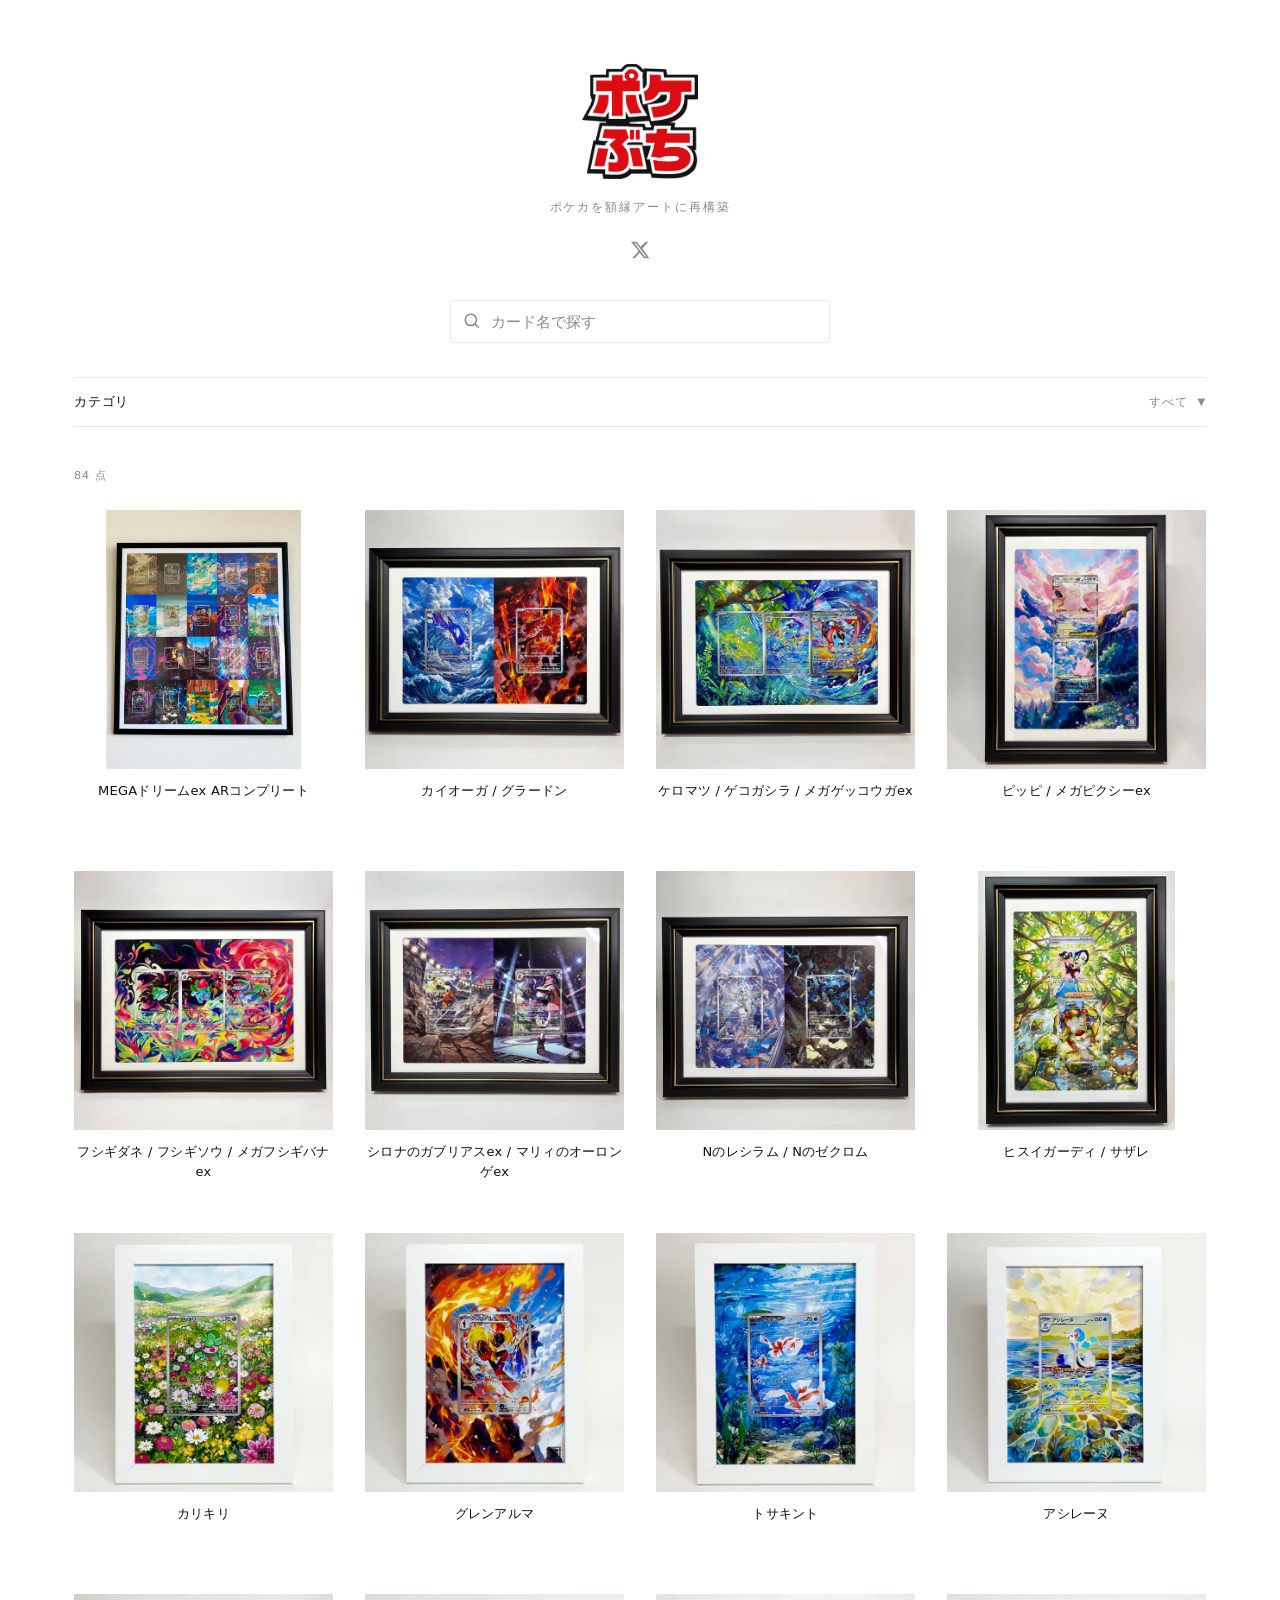
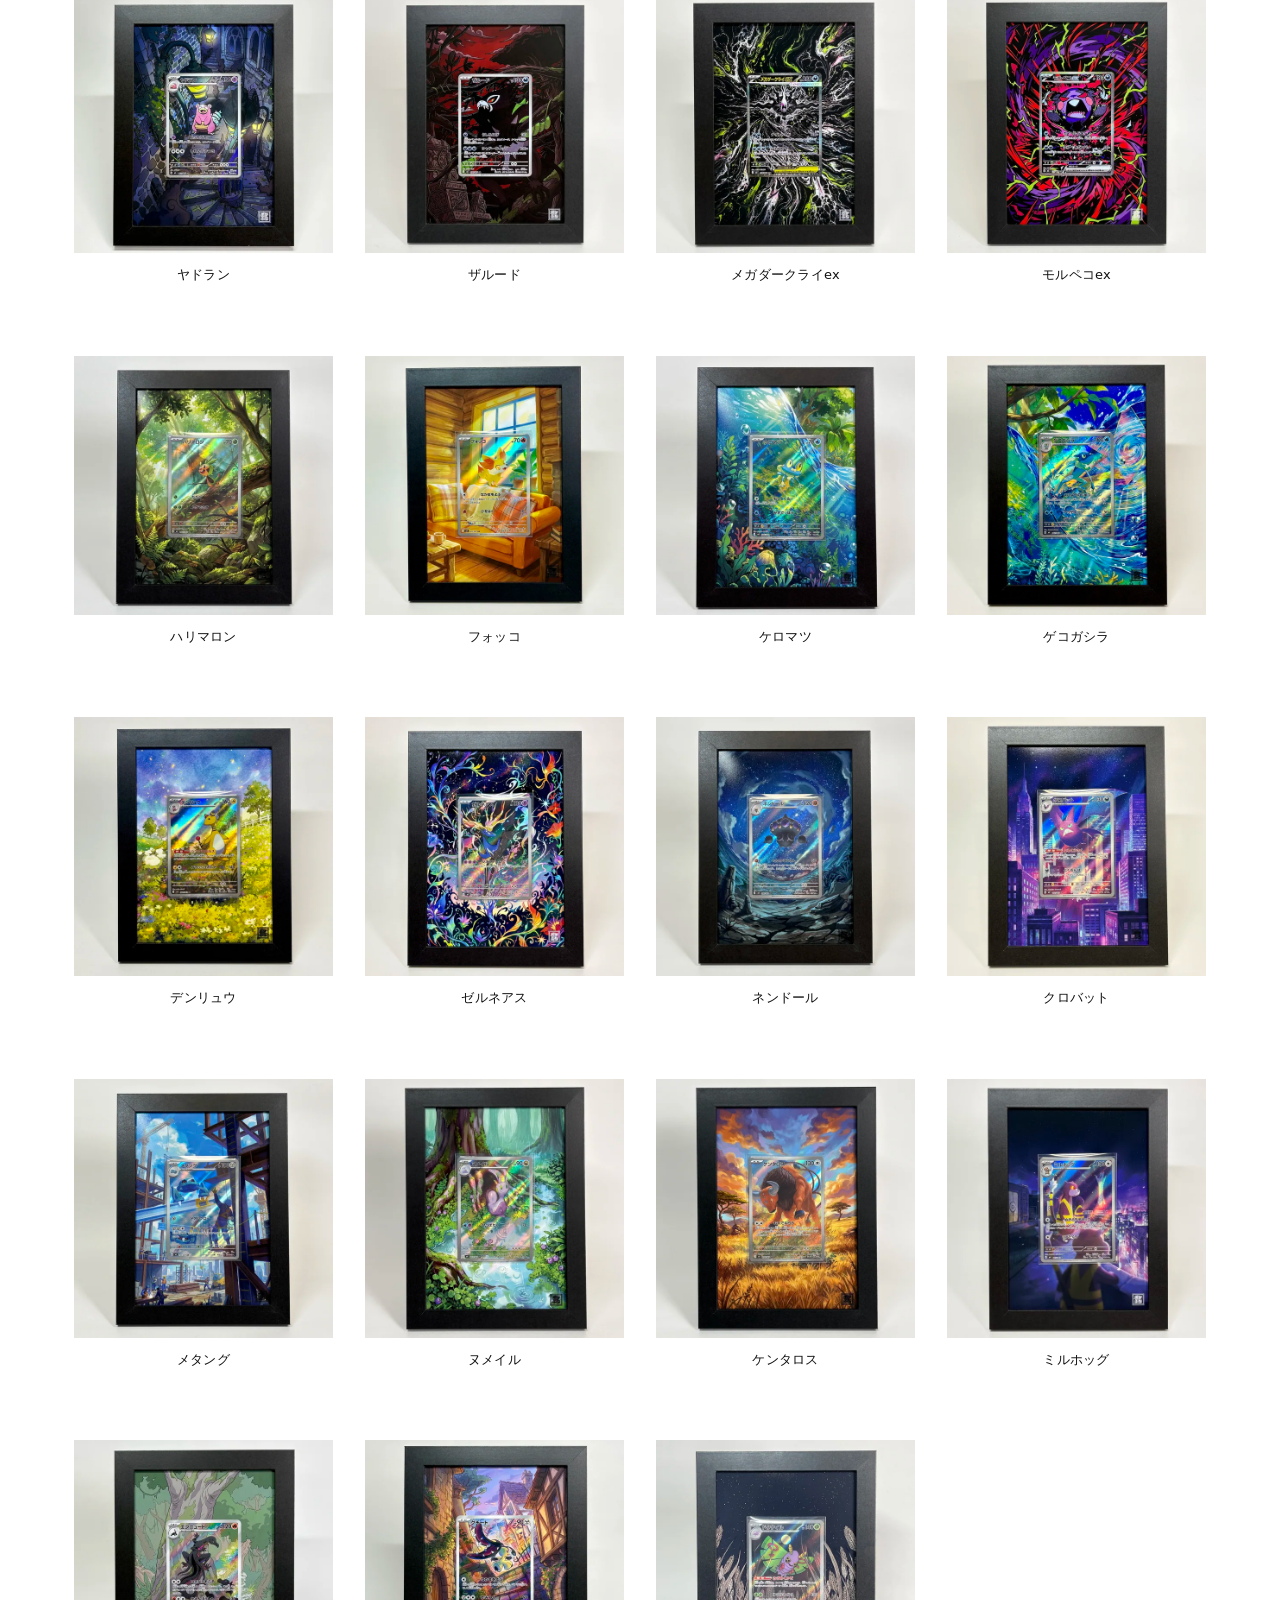
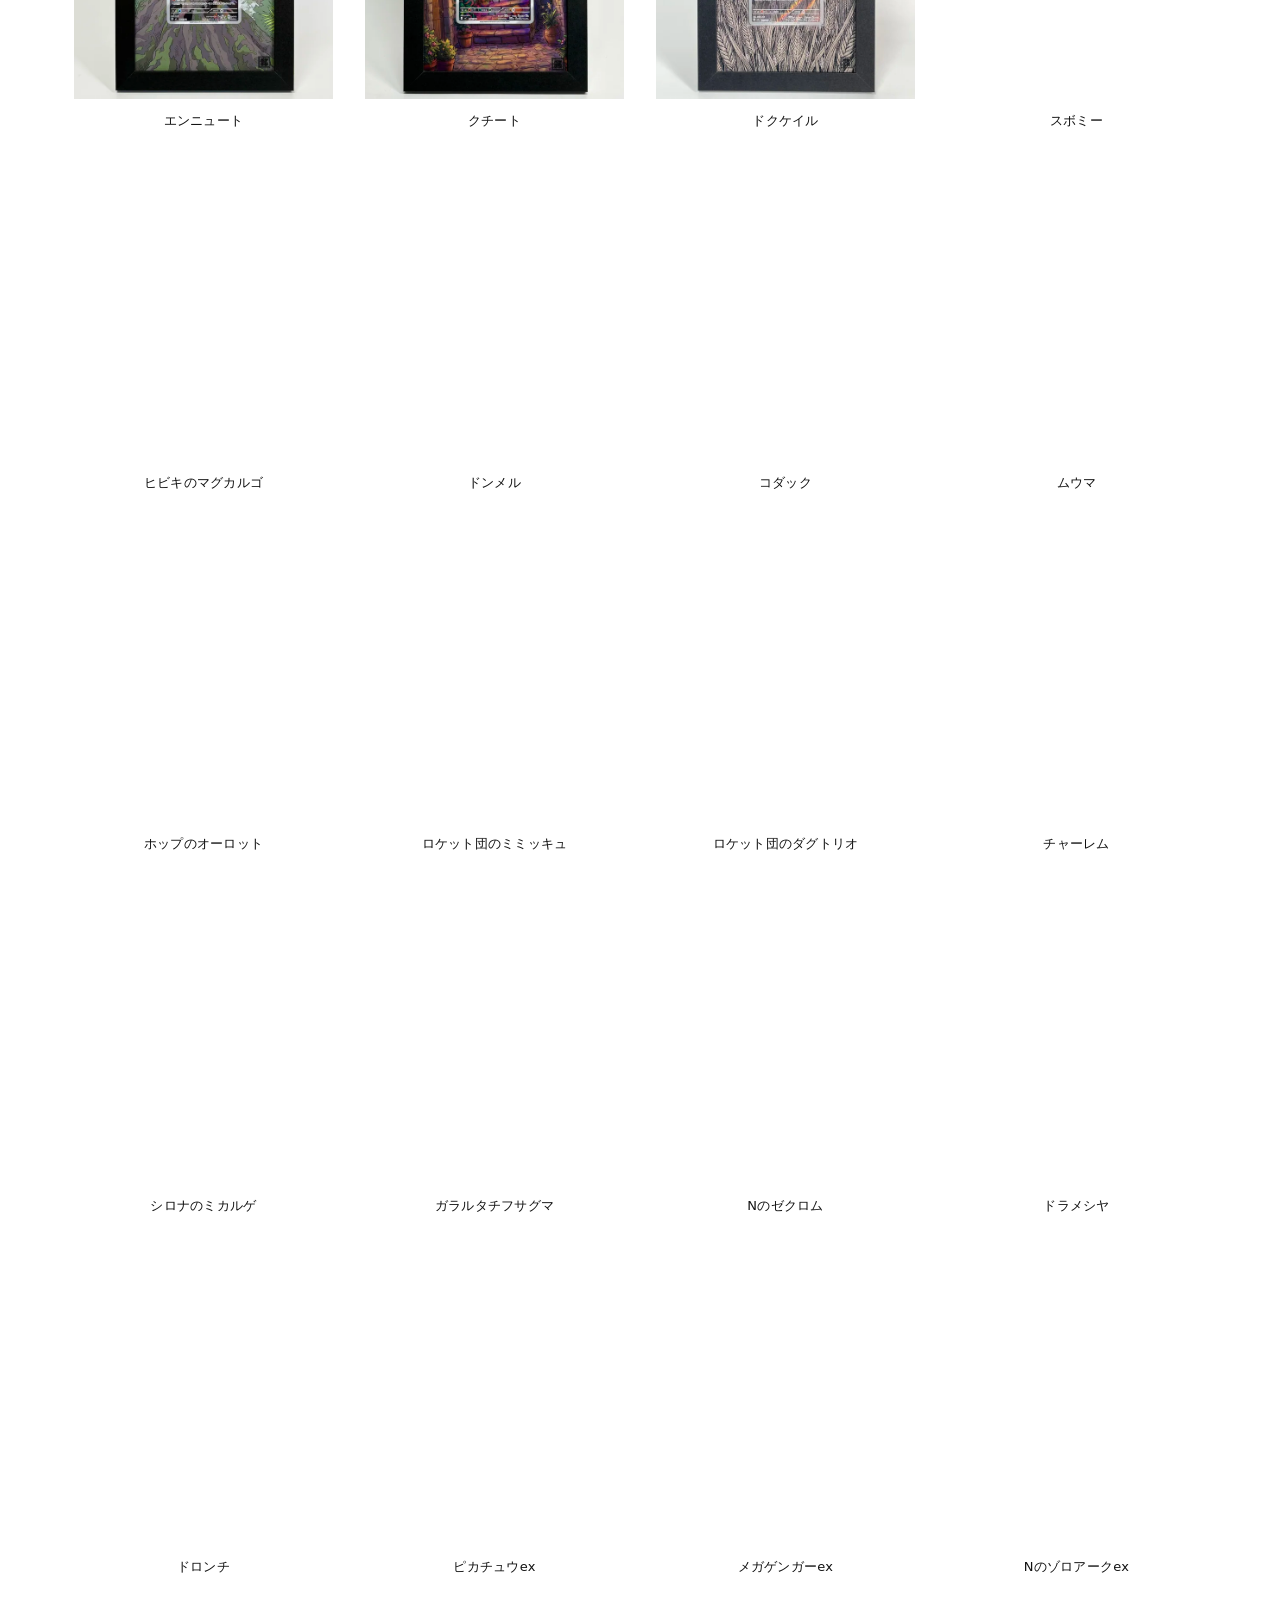
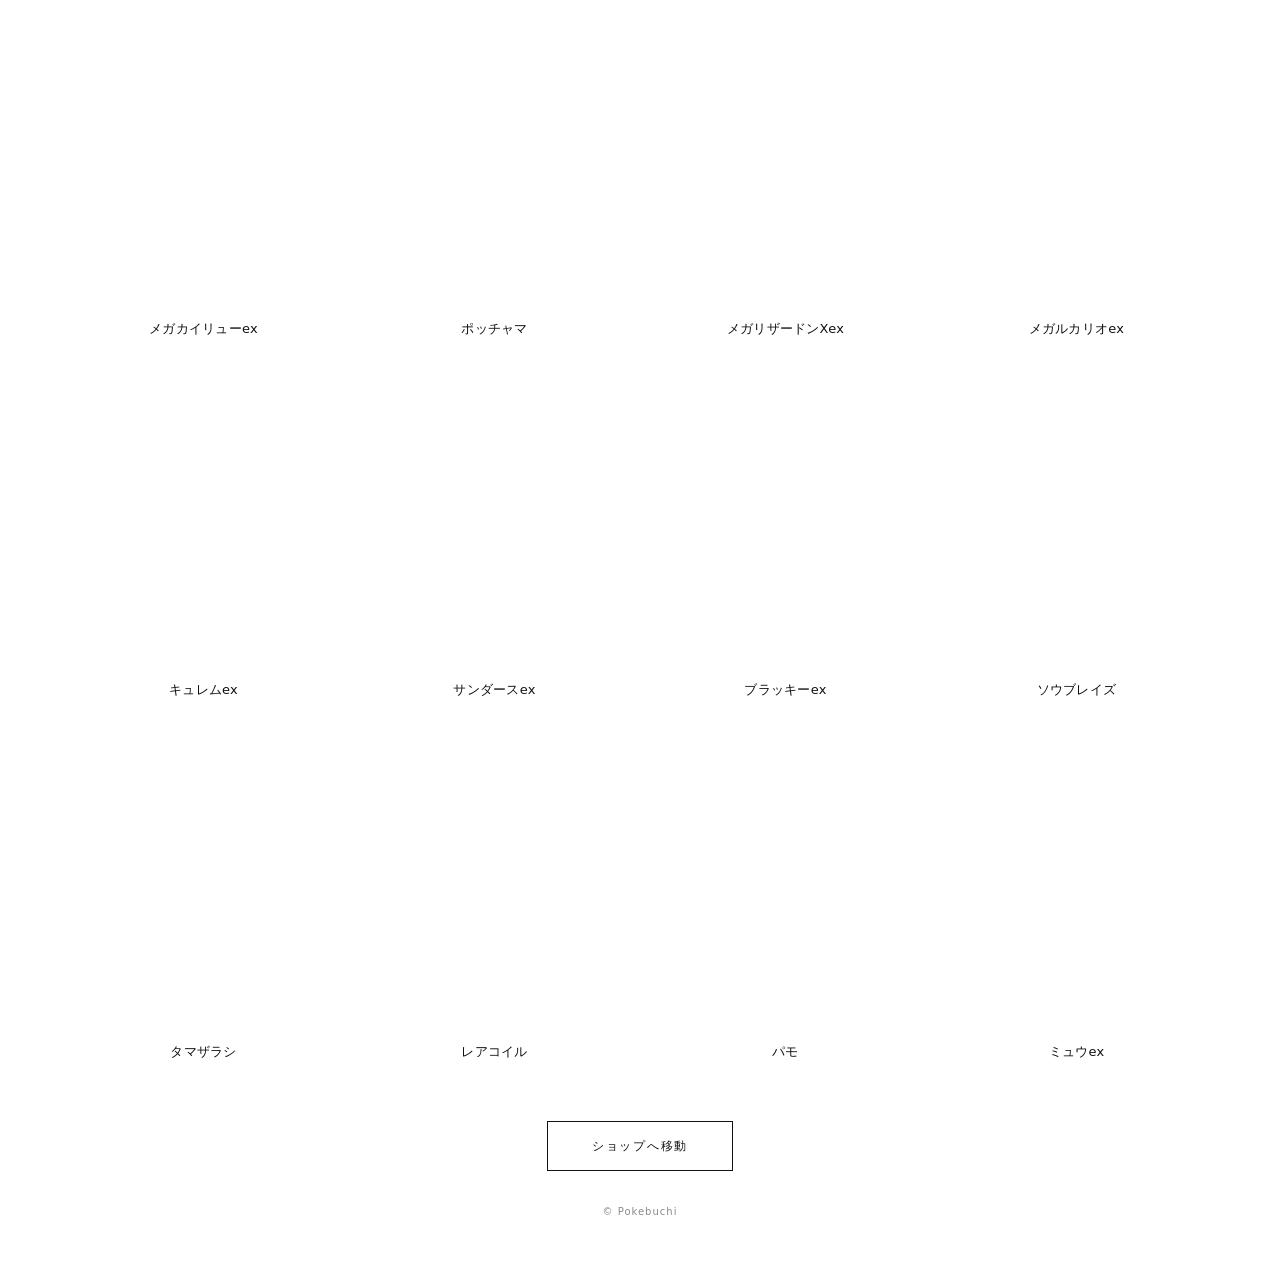
==== commit 3411030e: "カテゴリを押したら見出しが画面上部に来るようにし、ショップボタンの余白を詰めた" ====
--- a/docs/index.html
+++ b/docs/index.html
@@ -16,7 +16,7 @@
 <link rel="apple-touch-icon" href="apple-touch-icon.png">
 <meta name="theme-color" content="#ffffff">
 
-<link rel="stylesheet" href="assets/css/style.css?v=15">
+<link rel="stylesheet" href="assets/css/style.css?v=19">
 </head>
 <body>
 
@@ -99,6 +99,6 @@
   </figure>
 </div>
 
-<script src="assets/js/app.js?v=15"></script>
+<script src="assets/js/app.js?v=19"></script>
 </body>
 </html>
--- a/docs/assets/css/style.css
+++ b/docs/assets/css/style.css
@@ -328,6 +328,8 @@
   .logo img { width: 92px; }
   main { padding-top: 28px; }
   .cat-current { max-width: 46vw; }
+  .site-footer { padding: 8px var(--pad) 36px; }
+  .copyright { margin-top: 20px; }
 }
 
 /* ---------- 状態表示 ---------- */
@@ -346,7 +348,7 @@
 .site-footer {
   max-width: var(--maxw);
   margin: 0 auto;
-  padding: 96px var(--pad) 72px;
+  padding: 20px var(--pad) 52px;
   text-align: center;
 }
 
@@ -363,7 +365,7 @@
 .shop-link:hover { background: var(--text); color: #fff; }
 
 .copyright {
-  margin: 40px 0 0;
+  margin: 32px 0 0;
   font-size: 10px;
   letter-spacing: 0.1em;
   color: var(--muted);
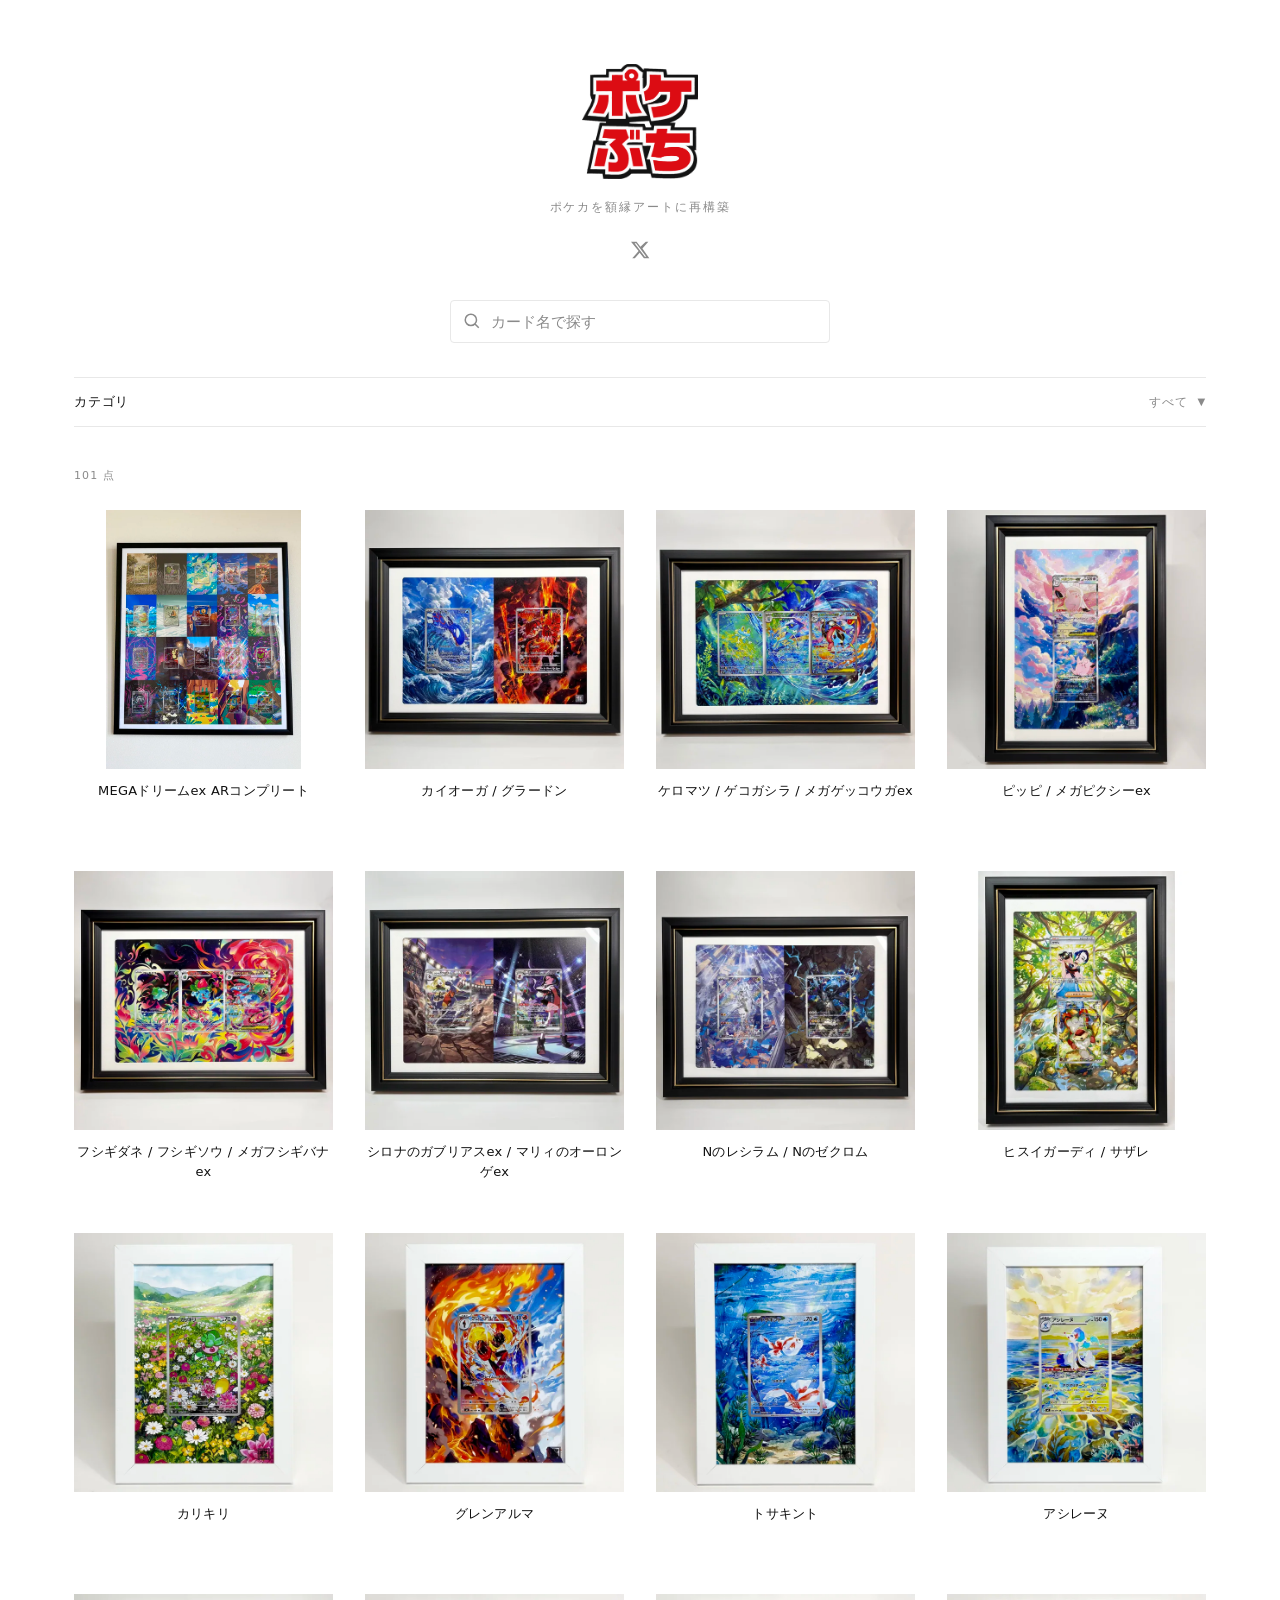
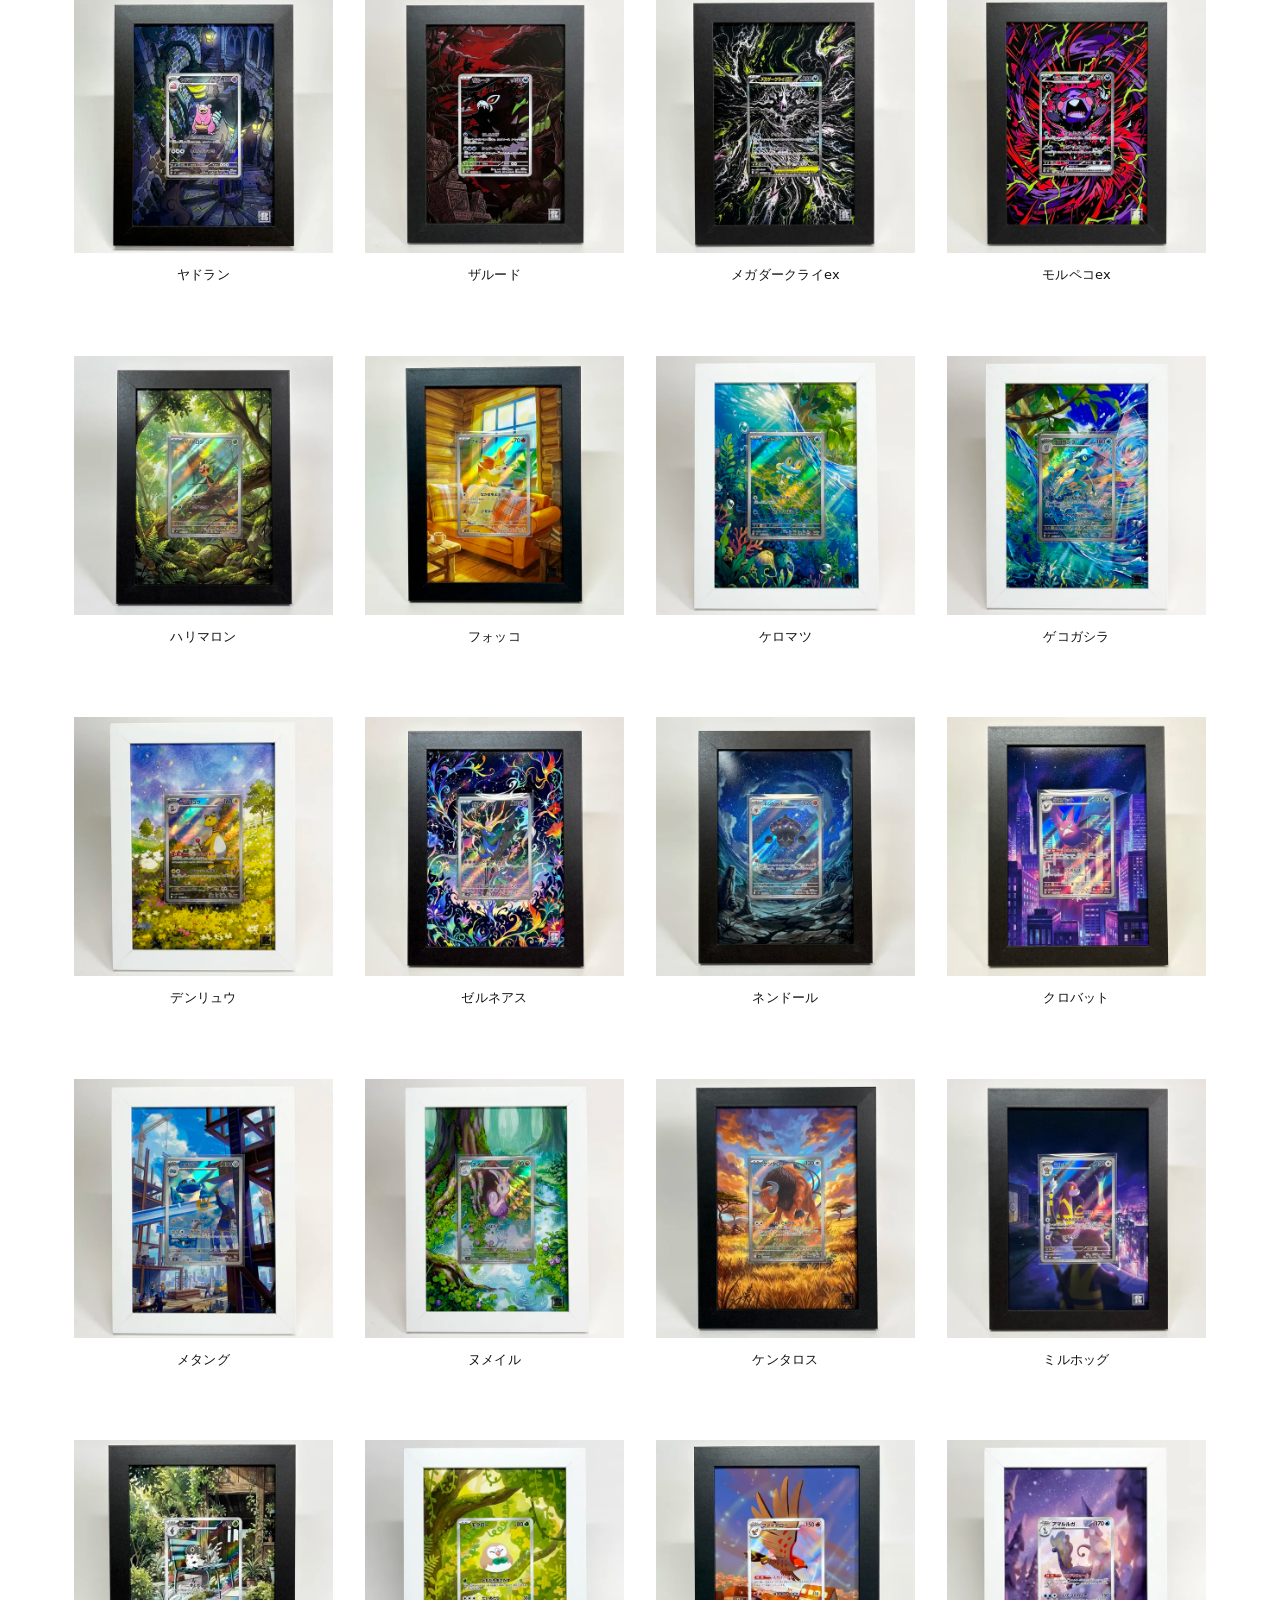
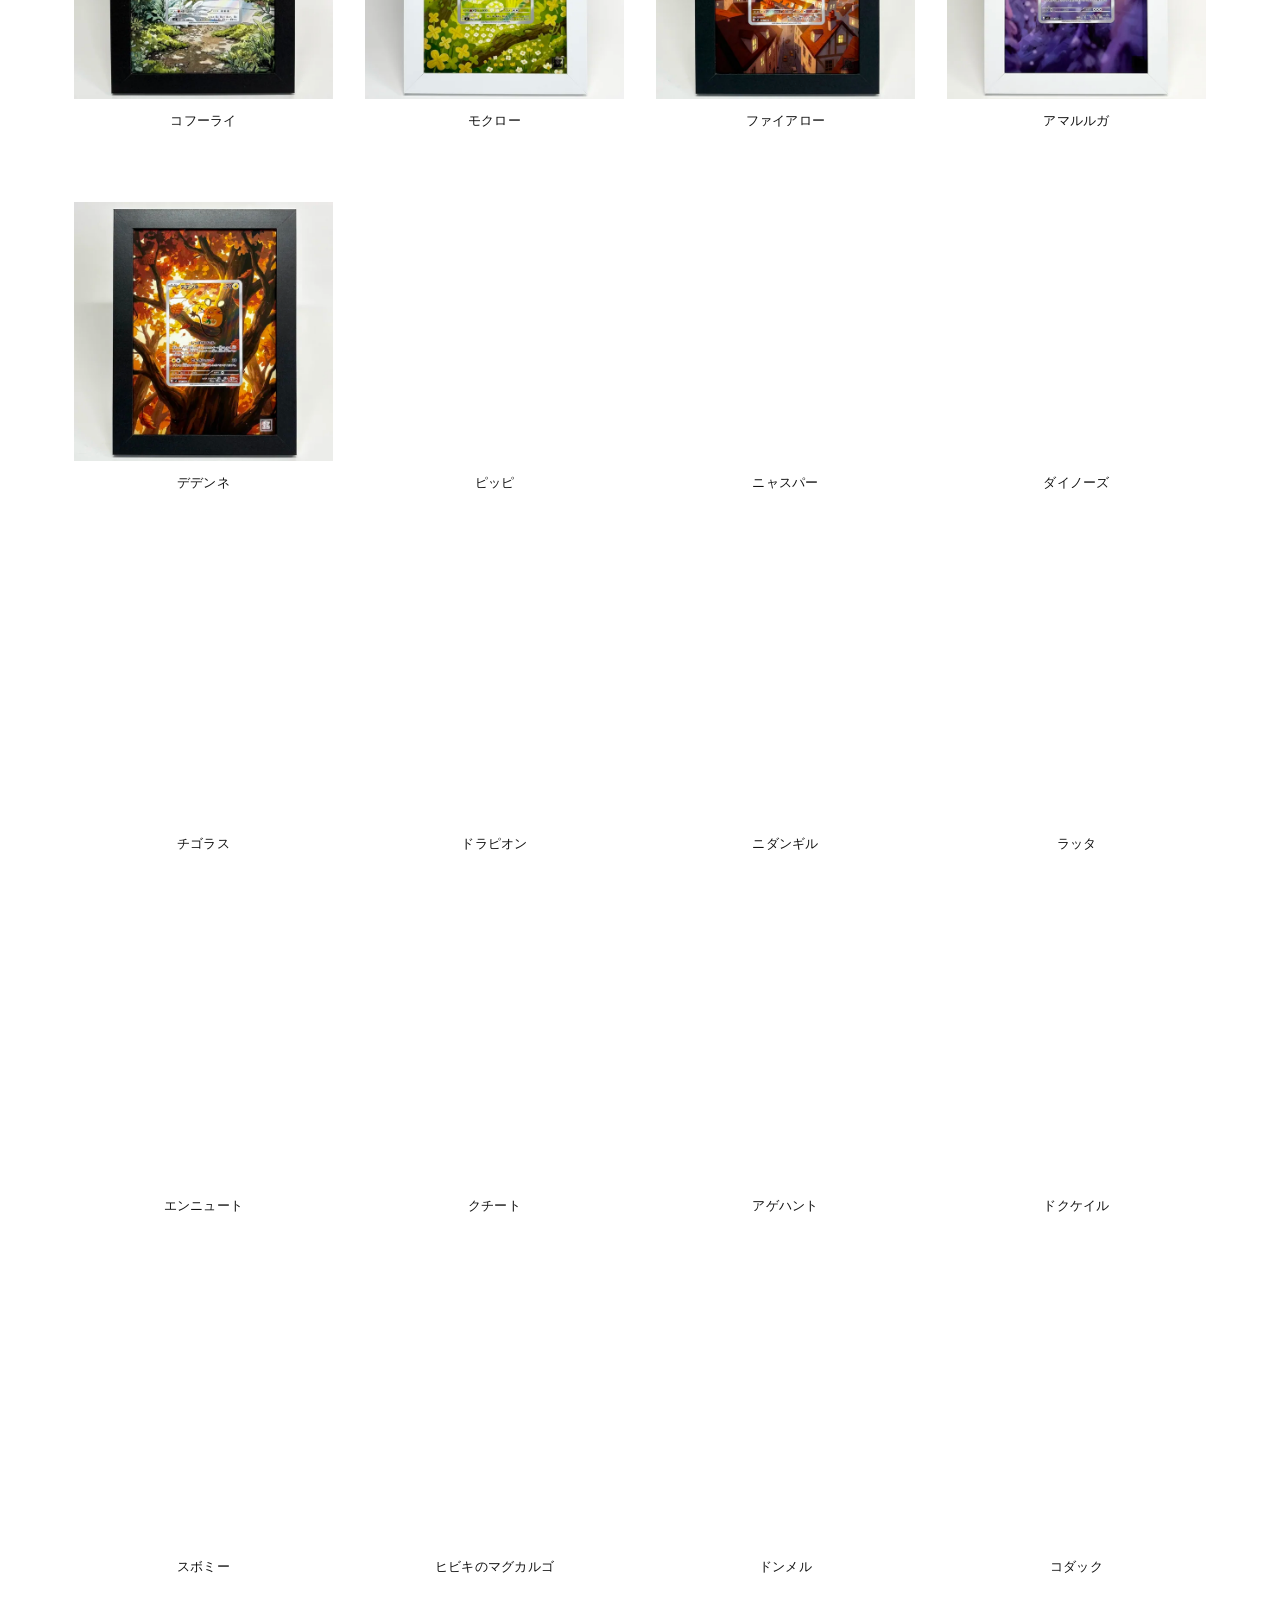
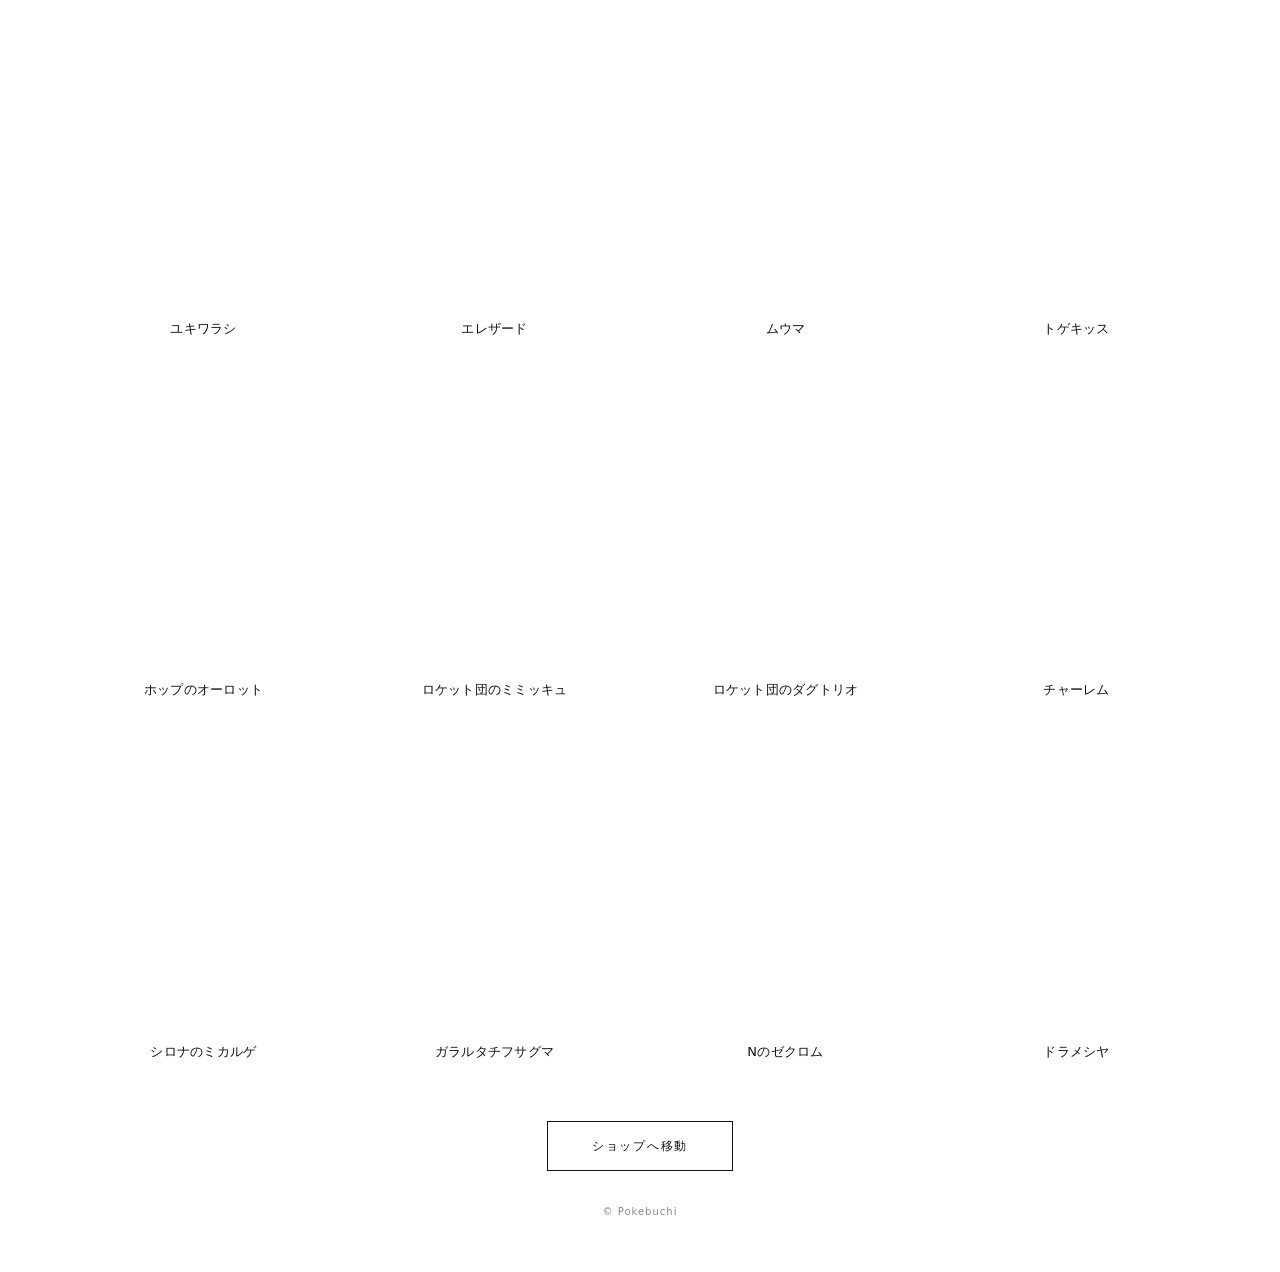
==== commit 3e21f195: "Xに貼ったときのカード画像を作り直し、住所を完全な形にした" ====
--- a/docs/index.html
+++ b/docs/index.html
@@ -7,10 +7,20 @@
 <meta name="description" content="ポケカを額縁アートに再構築。ポケぶちのディスプレイフレーム作品ギャラリーです。">
 
 <meta property="og:type" content="website">
-<meta property="og:title" content="Pokebuchi Gallery｜ポケぶち 作品ギャラリー">
-<meta property="og:description" content="ポケカを額縁アートに再構築。ポケぶちのディスプレイフレーム作品ギャラリーです。">
-<meta property="og:image" content="ogp.jpg">
+<meta property="og:site_name" content="ポケぶち">
+<meta property="og:title" content="ポケぶち 作品ギャラリー">
+<meta property="og:description" content="ポケカを額縁アートに再構築。これまで制作した作品を一覧で見られます。">
+<meta property="og:url" content="https://pokebuchi.github.io/pokebuchi-gallery/">
+<!-- X や LINE に貼ったときの画像。住所は必ず https:// から書く -->
+<meta property="og:image" content="https://pokebuchi.github.io/pokebuchi-gallery/ogp.jpg?v=2">
+<meta property="og:image:width" content="1200">
+<meta property="og:image:height" content="630">
+<meta property="og:image:alt" content="ポケぶち 作品ギャラリー">
 <meta name="twitter:card" content="summary_large_image">
+<meta name="twitter:site" content="@poke_buchi">
+<meta name="twitter:title" content="ポケぶち 作品ギャラリー">
+<meta name="twitter:description" content="ポケカを額縁アートに再構築。これまで制作した作品を一覧で見られます。">
+<meta name="twitter:image" content="https://pokebuchi.github.io/pokebuchi-gallery/ogp.jpg?v=2">
 
 <link rel="icon" href="favicon.ico" sizes="any">
 <link rel="apple-touch-icon" href="apple-touch-icon.png">
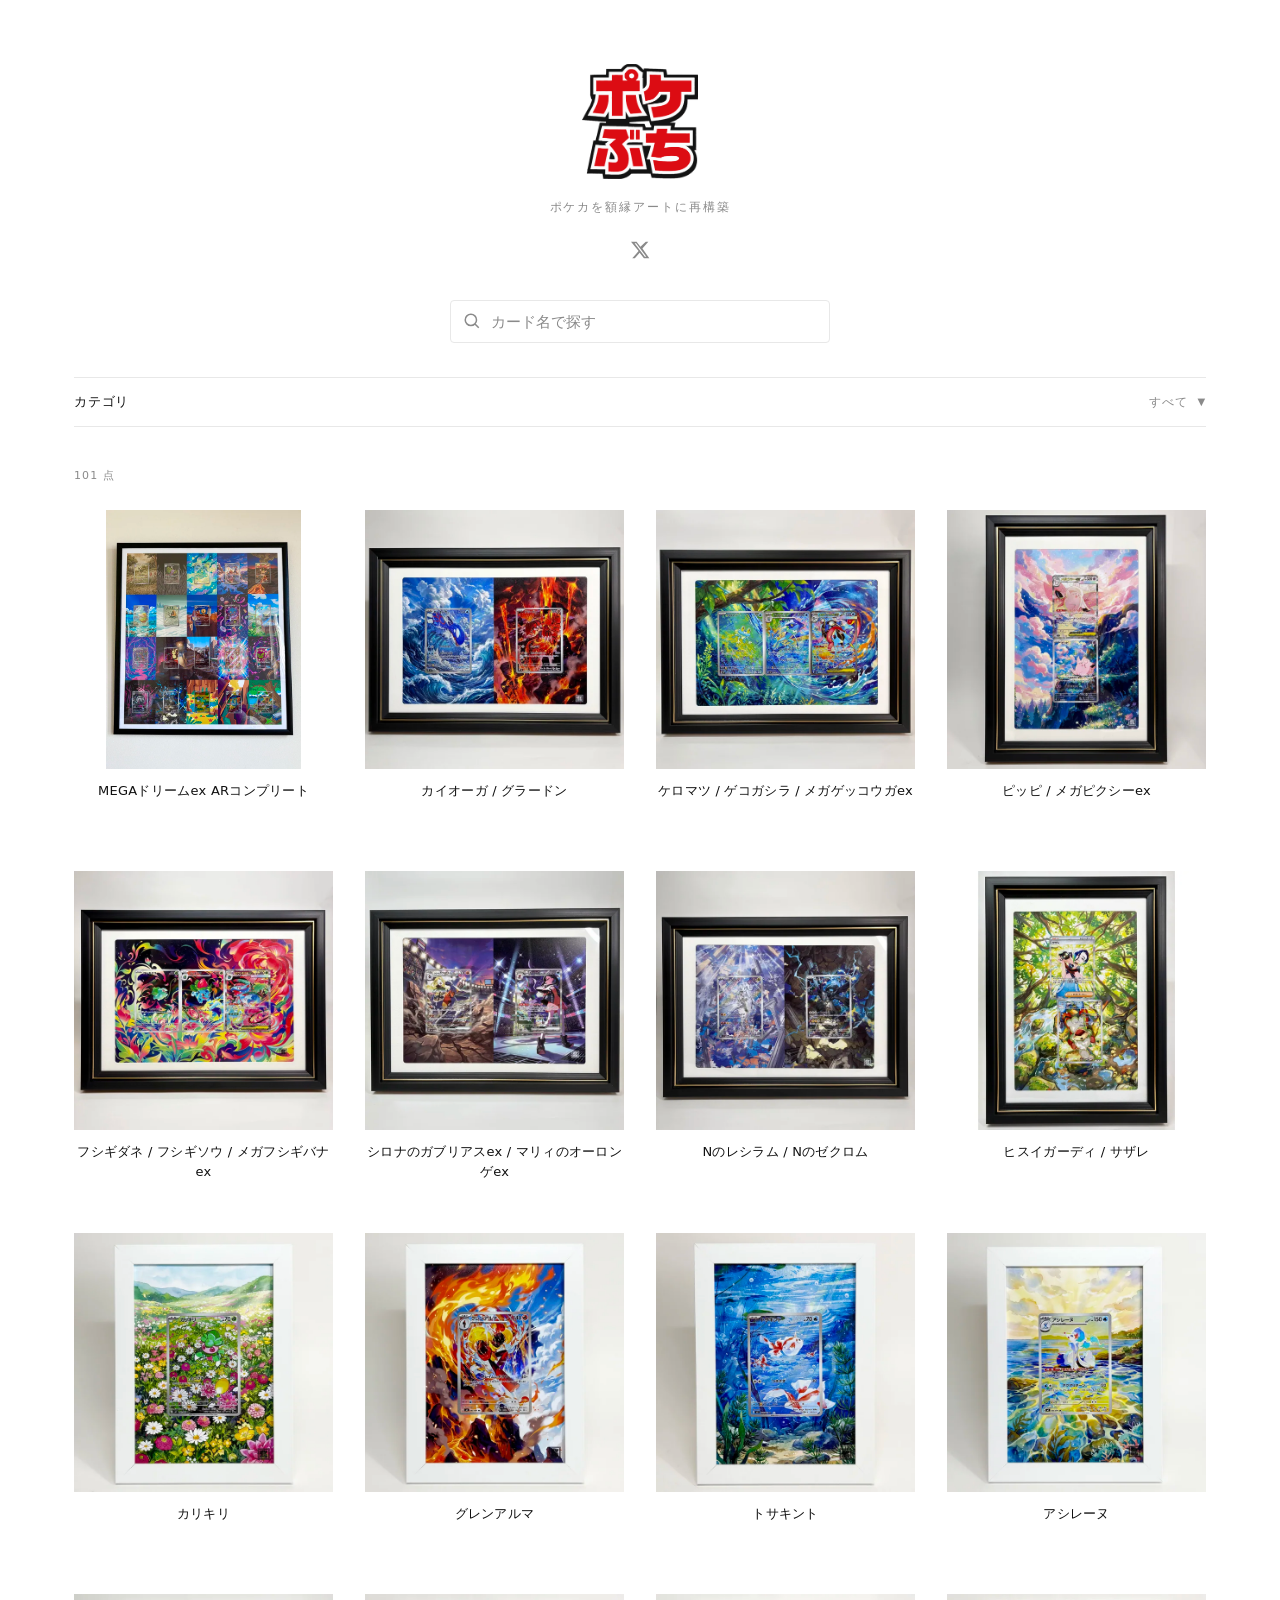
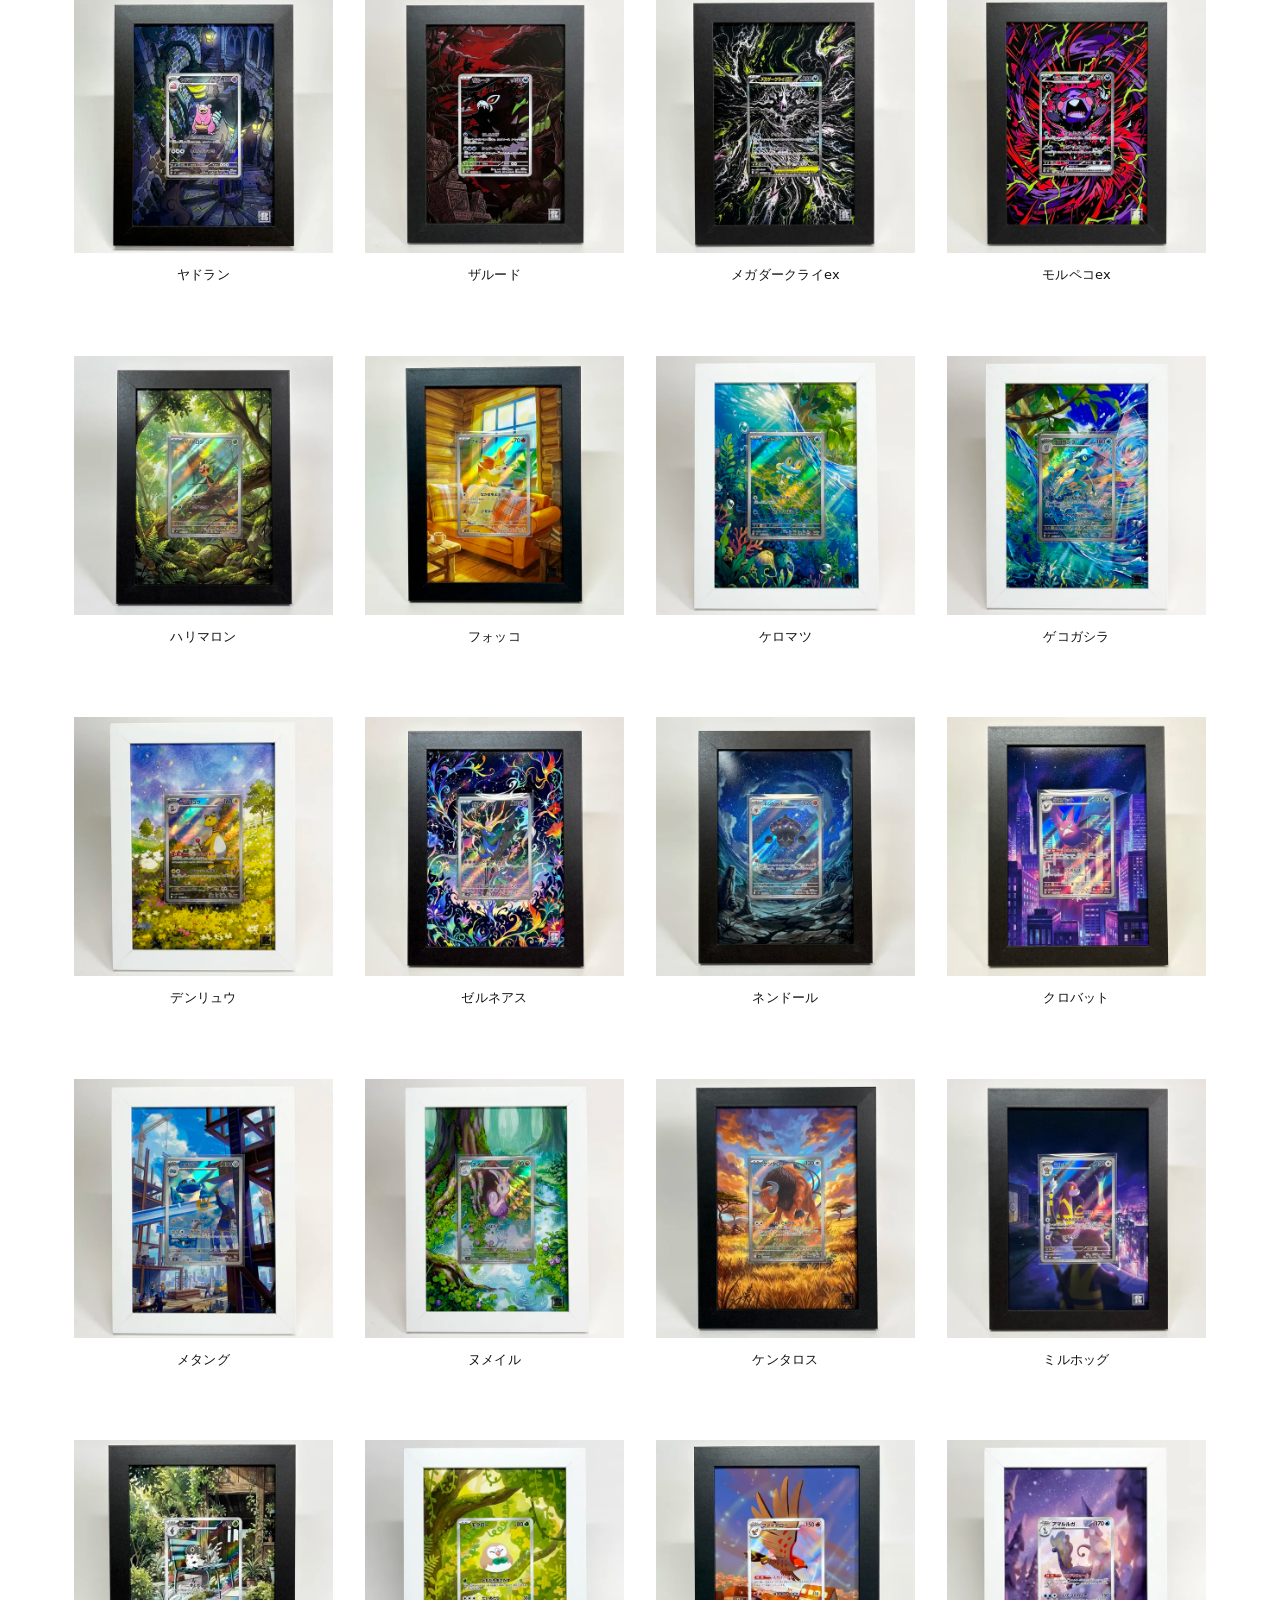
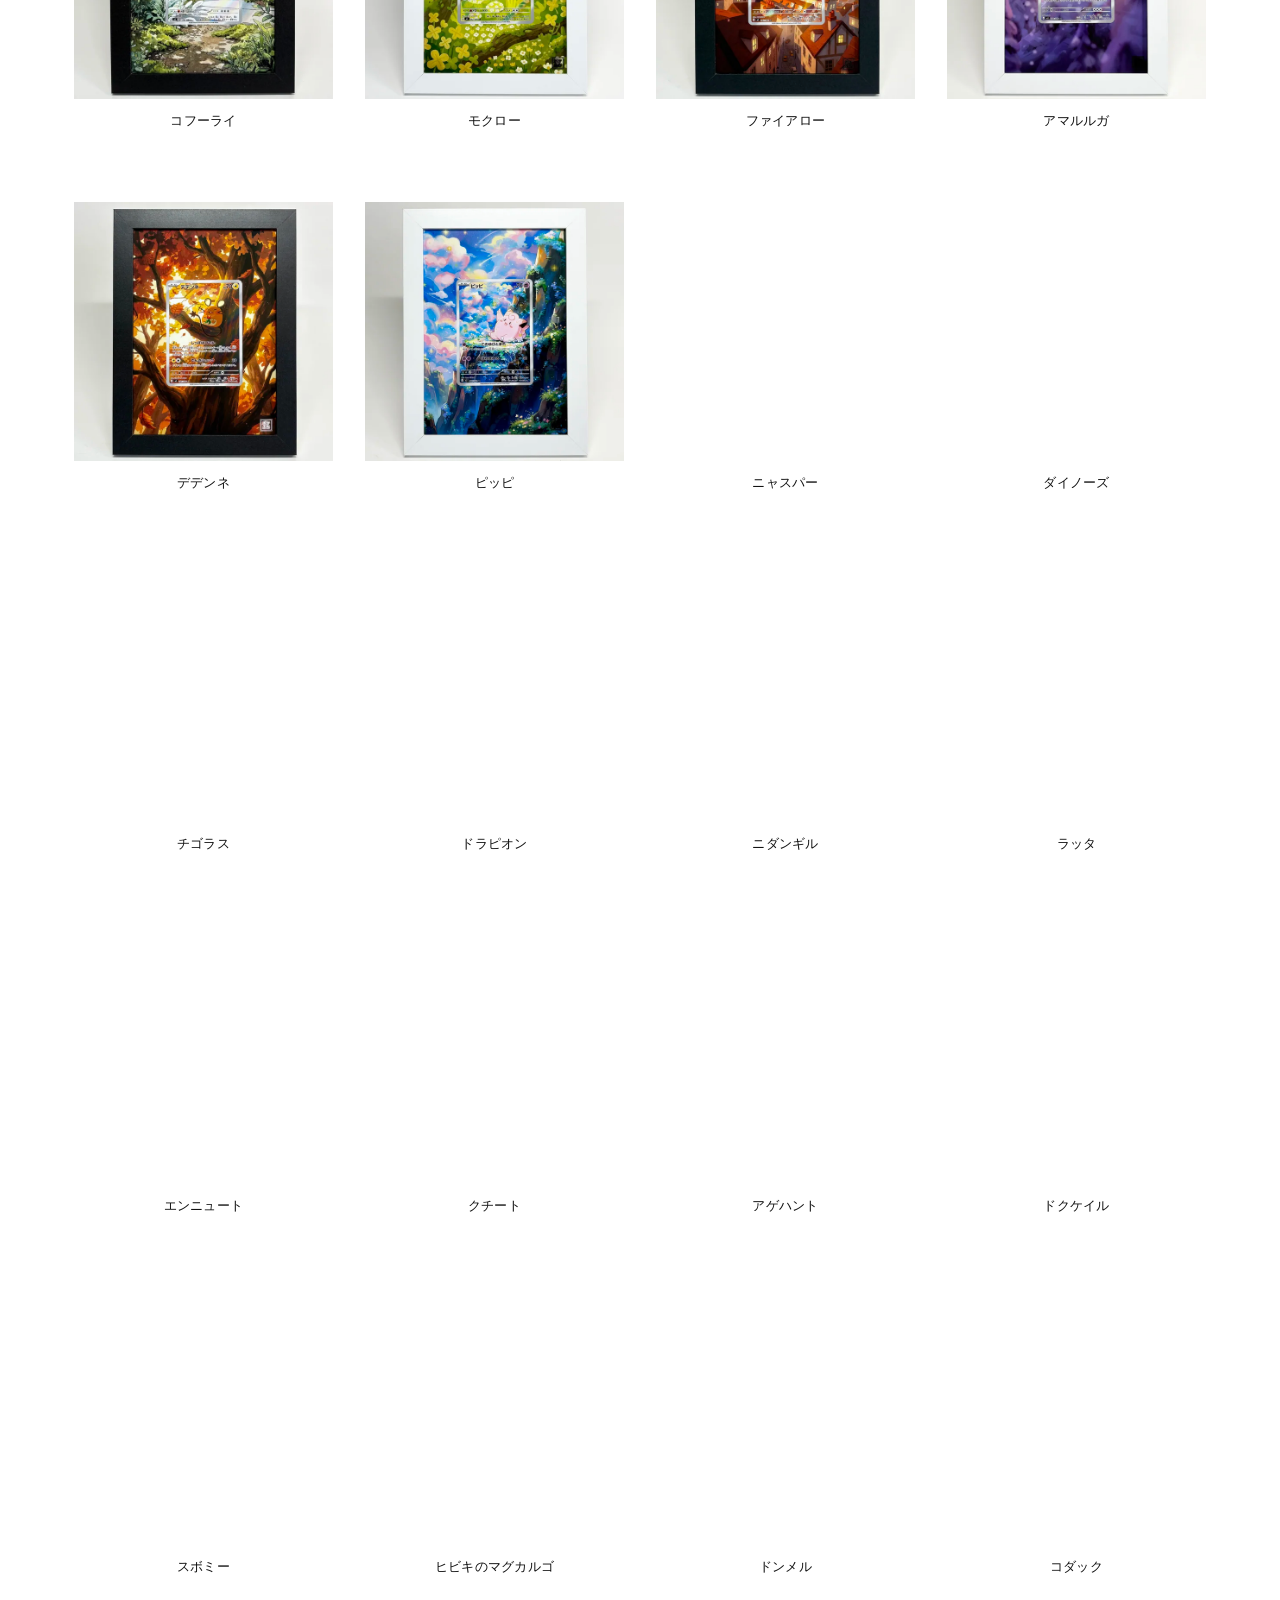
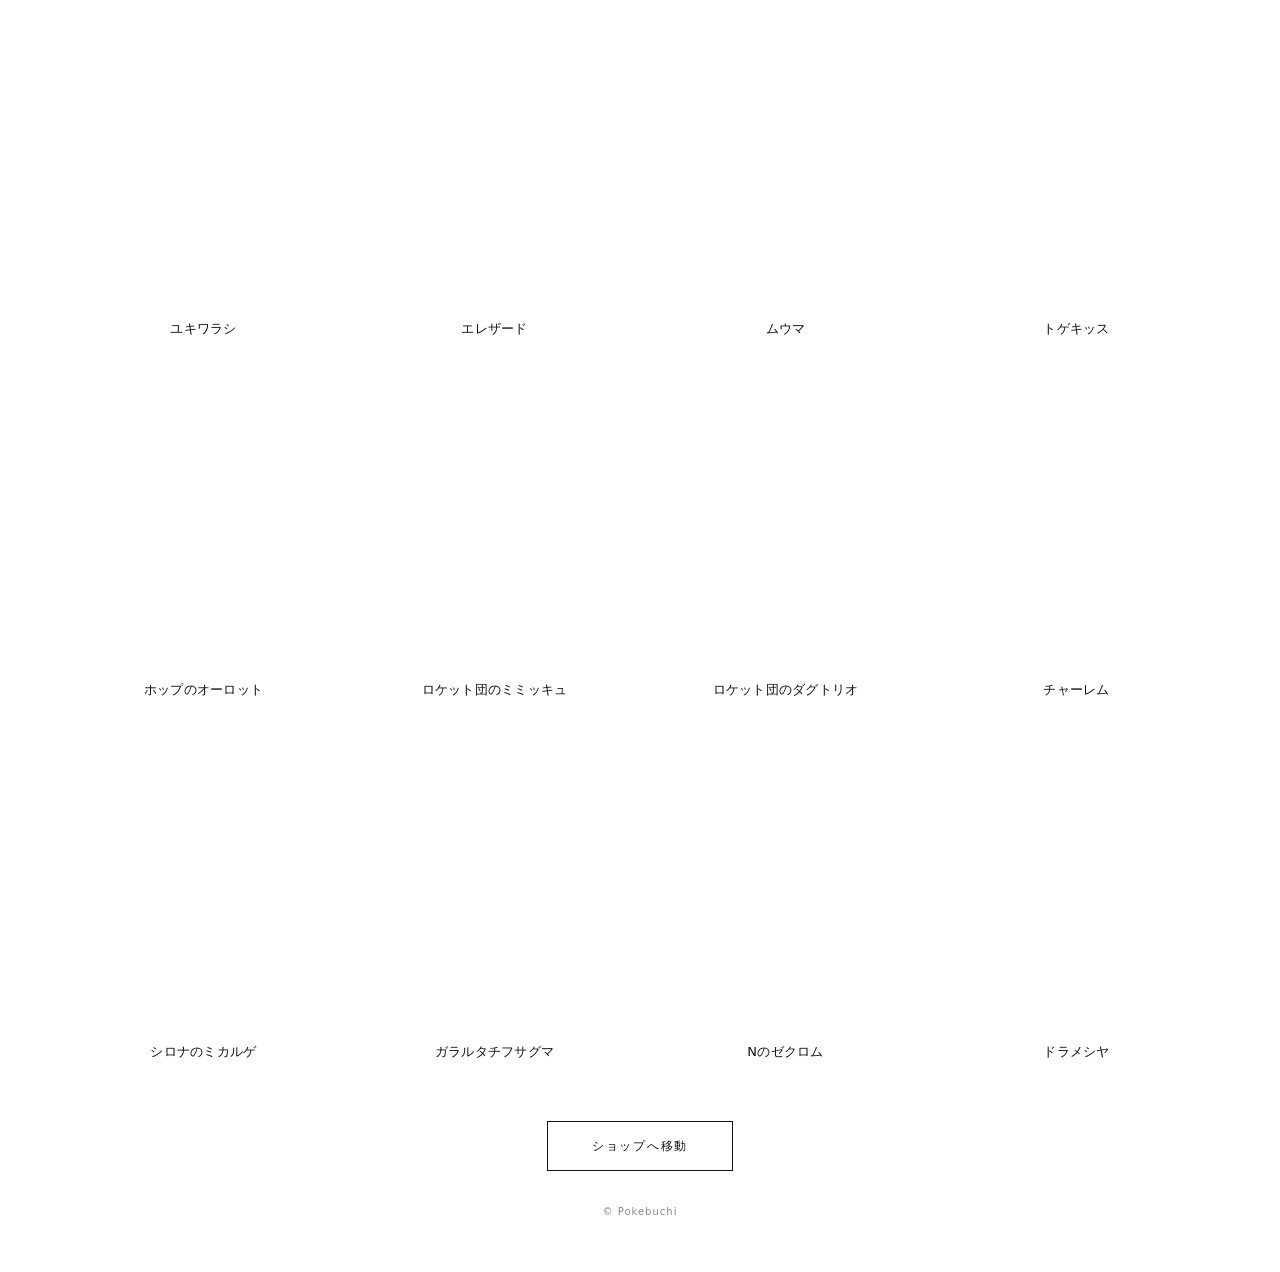
==== commit aa8a440d: "カード画像から点数表記を外した" ====
--- a/docs/index.html
+++ b/docs/index.html
@@ -12,7 +12,7 @@
 <meta property="og:description" content="ポケカを額縁アートに再構築。これまで制作した作品を一覧で見られます。">
 <meta property="og:url" content="https://pokebuchi.github.io/pokebuchi-gallery/">
 <!-- X や LINE に貼ったときの画像。住所は必ず https:// から書く -->
-<meta property="og:image" content="https://pokebuchi.github.io/pokebuchi-gallery/ogp.jpg?v=2">
+<meta property="og:image" content="https://pokebuchi.github.io/pokebuchi-gallery/ogp.jpg?v=3">
 <meta property="og:image:width" content="1200">
 <meta property="og:image:height" content="630">
 <meta property="og:image:alt" content="ポケぶち 作品ギャラリー">
@@ -20,7 +20,7 @@
 <meta name="twitter:site" content="@poke_buchi">
 <meta name="twitter:title" content="ポケぶち 作品ギャラリー">
 <meta name="twitter:description" content="ポケカを額縁アートに再構築。これまで制作した作品を一覧で見られます。">
-<meta name="twitter:image" content="https://pokebuchi.github.io/pokebuchi-gallery/ogp.jpg?v=2">
+<meta name="twitter:image" content="https://pokebuchi.github.io/pokebuchi-gallery/ogp.jpg?v=3">
 
 <link rel="icon" href="favicon.ico" sizes="any">
 <link rel="apple-touch-icon" href="apple-touch-icon.png">
